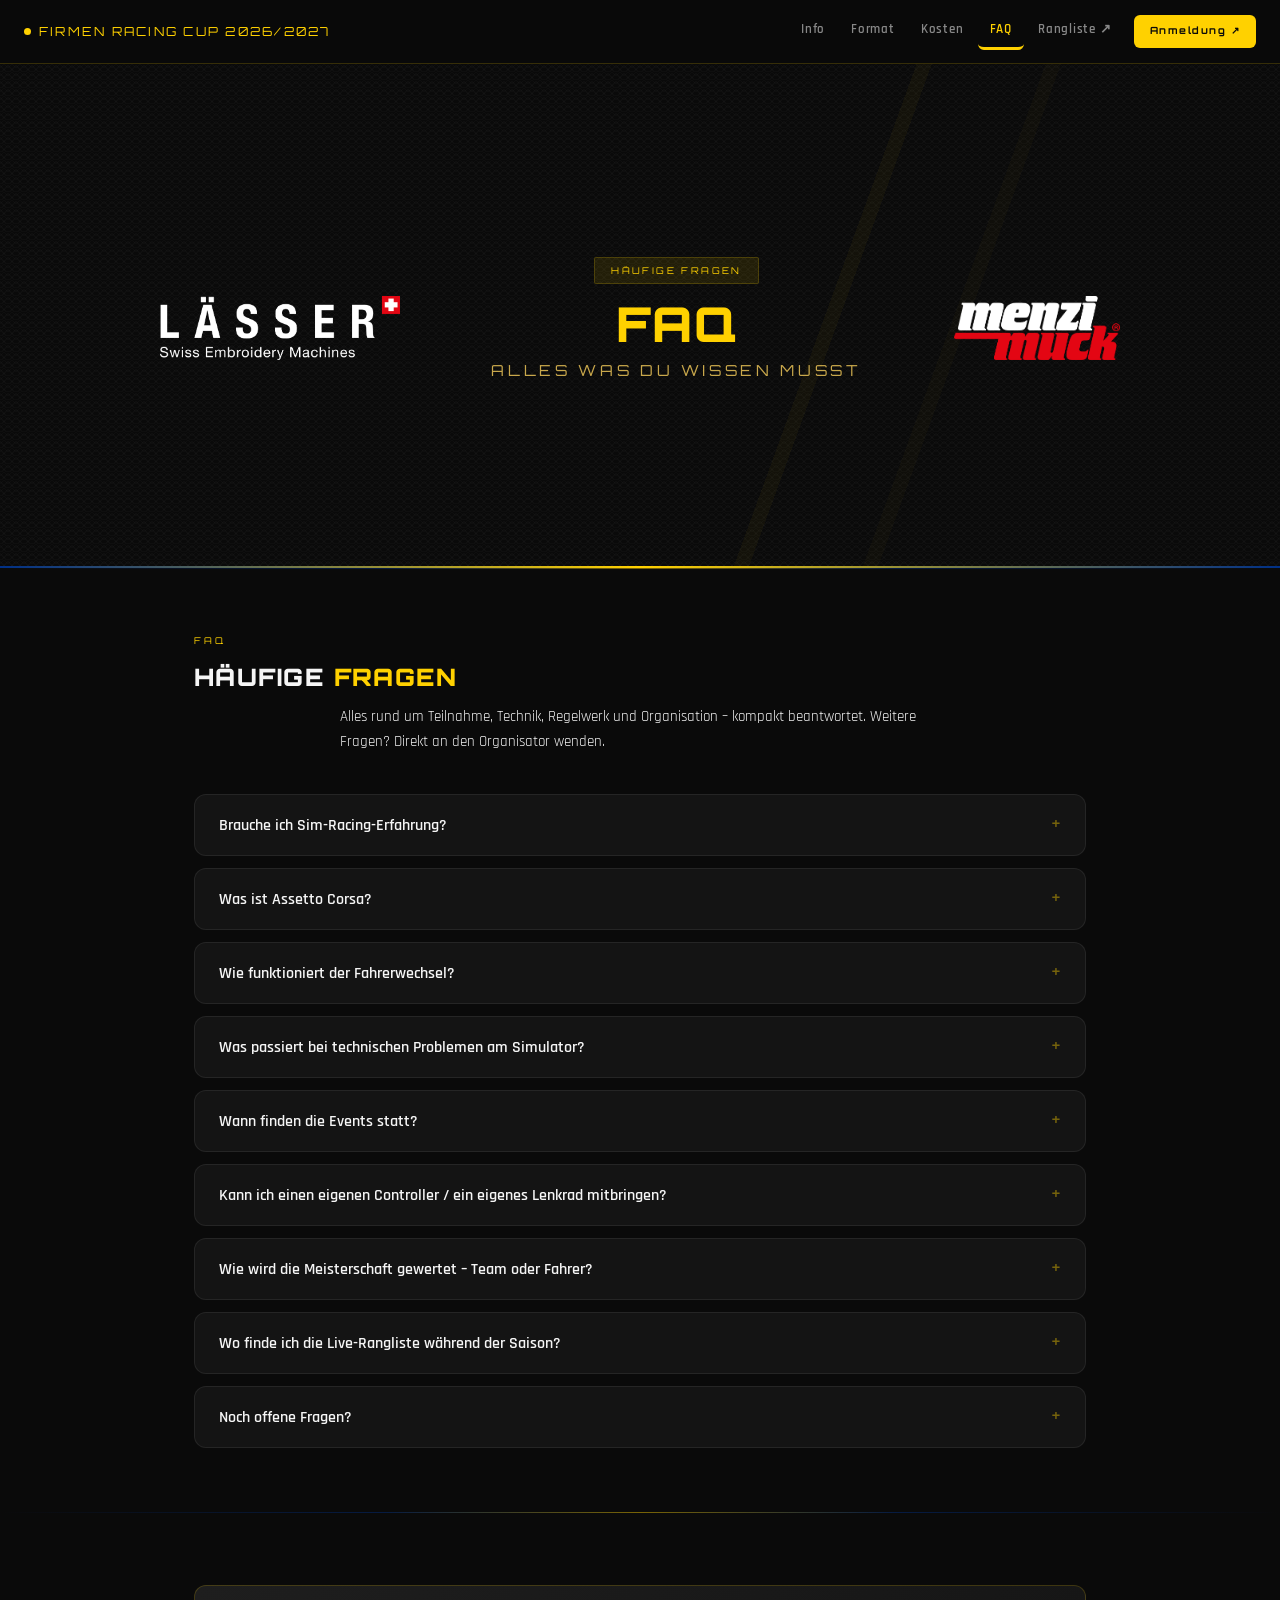
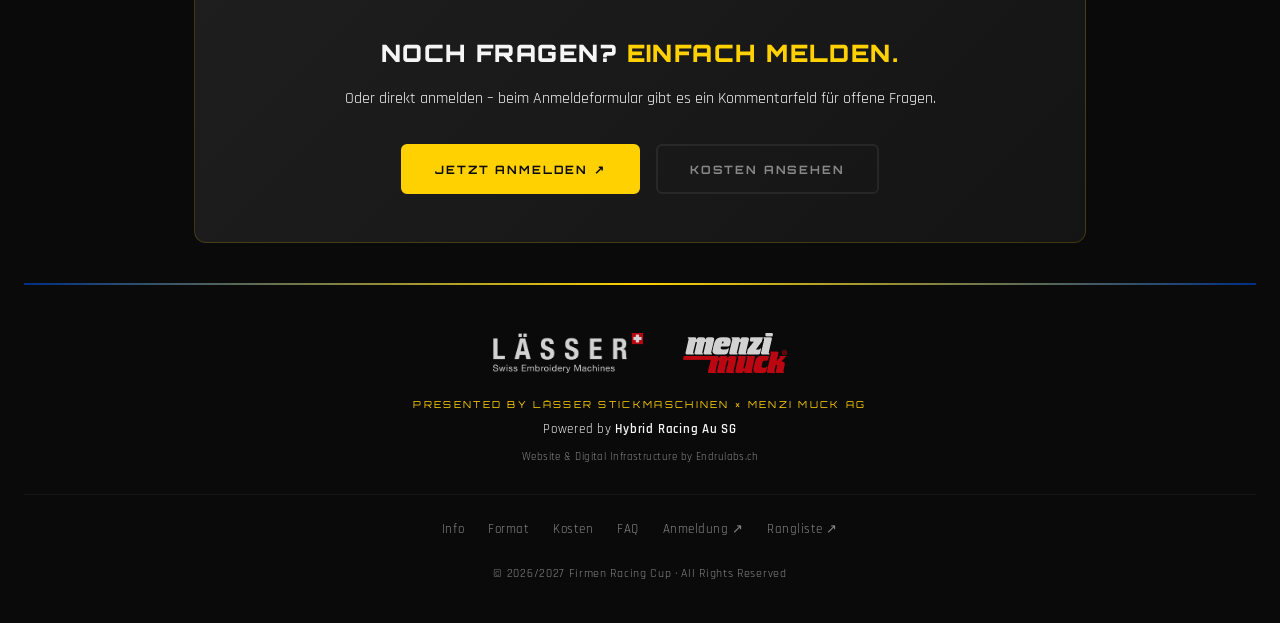
==== faq.html @ f0a34998 "Fix: CEO Quality Pass IV — Navbar-Brand, Countdown-Emoji, Hero-Bild komprimiert Navbar-Brand zeigte " ====
<!DOCTYPE html>
<html lang="de">
<head>
  <meta charset="UTF-8">
  <meta name="viewport" content="width=device-width, initial-scale=1.0">
  <title>FAQ – Firmen Racing Cup 2026/2027</title>
  <meta name="description" content="Häufige Fragen zum Firmen Racing Cup 2026/2027: Sim-Racing-Erfahrung, Assetto Corsa, Fahrerwechsel, technische Probleme und mehr.">
  <link rel="icon" type="image/svg+xml" href="data:image/svg+xml,<svg xmlns='http://www.w3.org/2000/svg' viewBox='0 0 32 32'><rect width='32' height='32' fill='%230A0A0A'/><rect x='6' y='3' width='5' height='5' fill='%23F5F5F5'/><rect x='16' y='3' width='5' height='5' fill='%23F5F5F5'/><rect x='11' y='8' width='5' height='5' fill='%23F5F5F5'/><rect x='21' y='8' width='5' height='5' fill='%23F5F5F5'/><rect x='6' y='13' width='5' height='5' fill='%23F5F5F5'/><rect x='16' y='13' width='5' height='5' fill='%23F5F5F5'/><rect x='11' y='18' width='5' height='5' fill='%23F5F5F5'/><rect x='21' y='18' width='5' height='5' fill='%23F5F5F5'/><rect x='0' y='29' width='32' height='3' fill='%23FFD100'/></svg>">
  <link rel="stylesheet" href="css/style.css">
</head>
<body>

  <!-- Navigation -->
  <nav class="navbar">
    <span class="navbar-brand">
      <span class="navbar-brand-dot"></span>
      Firmen Racing Cup 2026/2027
    </span>
    <button class="nav-toggle" aria-label="Menü öffnen">
      <span></span><span></span><span></span>
    </button>
    <div class="navbar-links">
      <a href="index.html">Info</a>
      <a href="format.html">Format</a>
      <a href="kosten.html">Kosten</a>
      <a href="faq.html" class="aktiv">FAQ</a>
      <a href="https://endruofc.github.io/firmen-racing-cup-2026/standings.html">Rangliste ↗</a>
      <a href="https://endruofc.github.io/Racing-Event-Sing-In/" class="nav-cta">Anmeldung ↗</a>
    </div>
  </nav>

  <!-- Page-Hero -->
  <header class="hero hero-page">
    <div class="hero-logos">
      <div class="hero-logo-wrap">
        <a href="https://laesser.ch/" target="_blank" rel="noopener" title="Lässer Stickmaschinen AG"><img src="logos/LAESSER-Logo_CMYK.png" alt="Lässer Stickmaschinen" class="hero-logo"></a>
      </div>
      <div class="hero-center">
        <div class="hero-badge">Häufige Fragen</div>
        <h1 class="hero-title"><span class="gelb">FAQ</span></h1>
        <p class="hero-subtitle">Alles was du wissen musst</p>
      </div>
      <div class="hero-logo-wrap">
        <a href="https://menzimuck.com/" target="_blank" rel="noopener" title="Menzi Muck AG"><img src="logos/menzimuck.png" alt="Menzi Muck AG" class="hero-logo"></a>
      </div>
    </div>
    <div class="hero-stripe"></div>
  </header>

  <div class="section-divider"></div>

  <!-- FAQ -->
  <section class="section">
    <div class="container">
      <span class="section-label">FAQ</span>
      <h2 class="section-heading">Häufige <span class="gelb">Fragen</span></h2>
      <p class="section-sub">
        Alles rund um Teilnahme, Technik, Regelwerk und Organisation –
        kompakt beantwortet. Weitere Fragen? Direkt an den Organisator wenden.
      </p>

      <div class="faq-list">

        <!-- F1 -->
        <div class="faq-item">
          <button class="faq-frage" aria-expanded="false">
            Brauche ich Sim-Racing-Erfahrung?
            <span class="faq-icon">+</span>
          </button>
          <div class="faq-antwort">
            <div class="faq-antwort-inner">
              <strong>Nein – Anfänger sind ausdrücklich willkommen!</strong> Der Firmen Racing Cup
              ist ein Firmen-Event mit Spasscharakter. Erfahrene Sim-Racer und komplette Einsteiger
              nehmen gleichermassen teil. Das Einheitsfahrzeug und die professionelle Einführung
              durch Hybrid Racing sorgen dafür, dass alle eine faire Chance haben.
              <br><br>
              Empfohlen wird, vor dem Event etwas Zeit mit Assetto Corsa zu verbringen –
              aber das ist kein Muss.
            </div>
          </div>
        </div>

        <!-- F2 -->
        <div class="faq-item">
          <button class="faq-frage" aria-expanded="false">
            Was ist Assetto Corsa?
            <span class="faq-icon">+</span>
          </button>
          <div class="faq-antwort">
            <div class="faq-antwort-inner">
              <strong>Assetto Corsa</strong> ist eine der realistischsten Rennsimulationen auf dem Markt –
              entwickelt von Kunos Simulazioni (Italien). Die Physik-Engine gilt als Goldstandard im
              professionellen Sim-Racing und wird von echten Rennfahrern zum Training genutzt.
              <br><br>
              Die Simulation bildet Reifenphysik, Aerodynamik, Fahrwerksverhalten und
              Streckenbedingungen mit hoher Präzision nach. Beim Firmen Racing Cup wird Assetto Corsa
              auf den professionellen Simulatoren von <strong>Hybrid Racing</strong> gespielt –
              inklusive Lenkrad, Pedalerie und optionaler Bewegungsplattform.
            </div>
          </div>
        </div>

        <!-- F3 -->
        <div class="faq-item">
          <button class="faq-frage" aria-expanded="false">
            Wie funktioniert der Fahrerwechsel?
            <span class="faq-icon">+</span>
          </button>
          <div class="faq-antwort">
            <div class="faq-antwort-inner">
              Beim <strong>Grand Finale (3h)</strong> ist mindestens ein Fahrerwechsel pro Team Pflicht.
              Fahrer 1 fährt bis zum vereinbarten Zeitpunkt, dann übernimmt Fahrer 2 am selben Simulator.
              Der Wechsel zählt als Boxenstopp.
              <br><br>
              Bei den <strong>Rennabenden (60'/90')</strong> ist kein Pflicht-Fahrerwechsel vorgesehen –
              beide Fahrer können aber Teile des Rennens absolvieren, sofern ein freier Simulator verfügbar ist.
              Details werden vor jedem Event kommuniziert.
            </div>
          </div>
        </div>

        <!-- F4 -->
        <div class="faq-item">
          <button class="faq-frage" aria-expanded="false">
            Was passiert bei technischen Problemen am Simulator?
            <span class="faq-icon">+</span>
          </button>
          <div class="faq-antwort">
            <div class="faq-antwort-inner">
              <strong>Hybrid Racing stellt technischen Support vor Ort</strong> während aller Events bereit.
              Bei Problemen während des Qualifyings oder Rennens gelten folgende Regeln:
              <br><br>
              • <strong>Qualifying:</strong> Bei dokumentiertem Systemabsturz wird die beste Rundenzeit
              aus einer Wiederholungssession gewertet.
              <br>
              • <strong>Rennen:</strong> Bei Systemabsturz erhält das Team maximal 5 Minuten Reparaturzeit.
              Danach wird die Position zum Zeitpunkt des Absturzes gewertet.
              <br><br>
              Eigenständig verursachte Verbindungsabbrüche oder Softwarefehler durch den Fahrer
              werden nicht kompensiert.
            </div>
          </div>
        </div>

        <!-- F5 -->
        <div class="faq-item">
          <button class="faq-frage" aria-expanded="false">
            Wann finden die Events statt?
            <span class="faq-icon">+</span>
          </button>
          <div class="faq-antwort">
            <div class="faq-antwort-inner">
              Die Termine der Saison 2026/2027 stehen fest. Alle Events finden
              bei <strong>Hybrid Racing Au SG</strong> statt, jeweils ab 19:00 Uhr:
              <ul style="margin:.75rem 0 0 1.25rem;line-height:2;">
                <li><strong>Event 01 — Season Opener:</strong> Do. 10. September 2026 · Spielberg South Course</li>
                <li><strong>Event 02 — Round 2:</strong> Do. 15. Oktober 2026 · Hockenheim / Brands Hatch</li>
                <li><strong>Event 03 — Weather Challenge:</strong> Do. 19. November 2026 · Nürburgring Sprint GT</li>
                <li><strong>Grand Finale:</strong> Fr. 16. Januar 2027 · Nürburgring Nordschleife</li>
              </ul>
            </div>
          </div>
        </div>

        <!-- F6 -->
        <div class="faq-item">
          <button class="faq-frage" aria-expanded="false">
            Kann ich einen eigenen Controller / ein eigenes Lenkrad mitbringen?
            <span class="faq-icon">+</span>
          </button>
          <div class="faq-antwort">
            <div class="faq-antwort-inner">
              Grundsätzlich <strong>ja, nach vorheriger Absprache</strong>. Hybrid Racing stellt
              identisch konfigurierte Lenkräder und Pedaleriesätze für alle Teams bereit.
              Eigene Hardware ist erlaubt, sofern sie kompatibel ist und keine
              unfairen Vorteile gegenüber der Standardausrüstung bietet.
              <br><br>
              Bitte meldet eigene Hardware frühzeitig beim Organisator an, damit
              die Kompatibilität geprüft werden kann.
            </div>
          </div>
        </div>

        <!-- F7 -->
        <div class="faq-item">
          <button class="faq-frage" aria-expanded="false">
            Wie wird die Meisterschaft gewertet – Team oder Fahrer?
            <span class="faq-icon">+</span>
          </button>
          <div class="faq-antwort">
            <div class="faq-antwort-inner">
              Es gibt <strong>eine Teamwertung</strong>: Die Punkte gehen ans Team (beide Fahrer zusammen).
              Das Team mit den meisten Punkten nach dem Grand Finale gewinnt die Meisterschaft.
              <br><br>
              Zusätzlich werden <strong>individuelle Auszeichnungen</strong> für Pole Position
              und schnellste Runden vergeben. Eine inoffizielle Einzelfahrerwertung
              kann je nach Teilnehmerwunsch geführt werden.
            </div>
          </div>
        </div>

        <!-- F8 -->
        <div class="faq-item">
          <button class="faq-frage" aria-expanded="false">
            Wo finde ich die Live-Rangliste während der Saison?
            <span class="faq-icon">+</span>
          </button>
          <div class="faq-antwort">
            <div class="faq-antwort-inner">
              Die Rangliste wird auf einer <strong>eigenen Subdomain</strong> live geführt und
              nach jedem Event aktualisiert. Der Link wird rechtzeitig vor dem Season Opener
              kommuniziert.
              <br><br>
              <a href="https://endruofc.github.io/firmen-racing-cup-2026/standings.html">→ Zur Rangliste (verfügbar ab Season Opener)</a>
            </div>
          </div>
        </div>

        <!-- F9 -->
        <div class="faq-item">
          <button class="faq-frage" aria-expanded="false">
            Noch offene Fragen?
            <span class="faq-icon">+</span>
          </button>
          <div class="faq-antwort">
            <div class="faq-antwort-inner">
              Diese FAQ wird laufend erweitert. Bei konkreten Anliegen direkt an den
              <strong>Organisator wenden</strong> — die Kontaktdaten findest du im Anmeldeportal.
              <br><br>
              <a href="https://endruofc.github.io/Racing-Event-Sing-In/">→ Zum Anmeldeportal</a>
            </div>
          </div>
        </div>

      </div>
    </div>
  </section>

  <div class="section-divider"></div>

  <!-- CTA -->
  <section class="section-sm">
    <div class="container">
      <div class="cta-block">
        <h2 class="section-heading">Noch Fragen? <span class="gelb">Einfach melden.</span></h2>
        <p>
          Oder direkt anmelden – beim Anmeldeformular gibt es ein Kommentarfeld
          für offene Fragen.
        </p>
        <div class="cta-row">
          <a href="https://endruofc.github.io/Racing-Event-Sing-In/" class="btn btn-primary">Jetzt anmelden ↗</a>
          <a href="kosten.html" class="btn btn-outline">Kosten ansehen</a>
        </div>
      </div>
    </div>
  </section>

  <!-- Footer -->
  <footer>
    <div class="footer-logos">
      <a href="https://laesser.ch/" target="_blank" rel="noopener" title="Lässer Stickmaschinen AG"><img src="logos/LAESSER-Logo_CMYK.png" alt="Lässer" class="footer-logo"></a>
      <a href="https://menzimuck.com/" target="_blank" rel="noopener" title="Menzi Muck AG"><img src="logos/menzimuck.png" alt="Menzi Muck" class="footer-logo"></a>
    </div>
    <div class="footer-title">Presented by Lässer Stickmaschinen &times; Menzi Muck AG</div>
    <div class="footer-powered">Powered by <strong>Hybrid Racing Au SG</strong></div>
    <div class="footer-credits">Website &amp; Digital Infrastructure by <a href="https://endrulabs.ch" target="_blank" rel="noopener">Endrulabs.ch</a></div>
    <div class="footer-links">
      <a href="index.html">Info</a>
      <a href="format.html">Format</a>
      <a href="kosten.html">Kosten</a>
      <a href="faq.html">FAQ</a>
      <a href="https://endruofc.github.io/Racing-Event-Sing-In/">Anmeldung ↗</a>
      <a href="https://endruofc.github.io/firmen-racing-cup-2026/standings.html">Rangliste ↗</a>
    </div>
    <div class="footer-copy">© 2026/2027 Firmen Racing Cup · All Rights Reserved</div>
  </footer>

  <script src="js/main.js"></script>
</body>
</html>
---- css/style.css ----
/* ═══════════════════════════════════════════════════════════════
   Firmen Racing Cup 2026 — Corporate Motorsport Design System
   Porsche Motorsport · WEC · Mercedes AMG Petronas
   Lässer Stickmaschinen AG × Menzi Muck AG × Hybrid Racing Au SG
═══════════════════════════════════════════════════════════════ */

@import url('https://fonts.googleapis.com/css2?family=Orbitron:wght@400;700;900&family=Rajdhani:wght@300;400;500;600;700&display=swap');

/* ══════════════════════════════════════════════════════════════
   CSS-VARIABLEN
══════════════════════════════════════════════════════════════ */
:root {
  /* ── Primärpalette ─────────────────────────────────────── */
  --color-primary:      #FFD100;    /* Menzi Muck Gelb */
  --color-secondary:    #003087;    /* Lässer Blau */
  --color-dark:         #0A0A0A;
  --color-surface:      #141414;
  --color-surface-2:    #1E1E1E;
  --color-text:         #F5F5F5;
  --color-text-muted:   #888888;

  /* ── Podium ────────────────────────────────────────────── */
  --color-gold:         #C9A84C;
  --color-silver:       #A8A9AD;
  --color-bronze:       #CD7F32;

  /* ── Status ────────────────────────────────────────────── */
  --color-positive:     #22c55e;
  --color-negative:     #ef4444;

  /* ── Deutsche Aliasse — für Inline-Styles in HTML/JS ───── */
  --gelb:        var(--color-primary);
  --blau:        var(--color-secondary);
  --schwarz:     var(--color-dark);
  --karte:       var(--color-surface);
  --karte-hover: var(--color-surface-2);
  --anthrazit:   var(--color-surface-2);
  --text:        var(--color-text);
  --text-dim:    var(--color-text-muted);
  --dunkel:      #111111;
  --rand:        rgba(255, 209, 0, .12);
  --rand-stark:  rgba(255, 209, 0, .28);
  --gold:        var(--color-gold);
  --gold-hell:   #E8C96A;
  --silber:      var(--color-silver);
  --bronze:      var(--color-bronze);
  --font-head:   var(--font-display);
  --gruen:       var(--color-positive);
  --fehler:      var(--color-negative);
  --text-dunkel: #4A4A4A;
  /* --glow-gelb / --glow-blau absichtlich nicht definiert (Neon entfernt per Brief) */

  /* ── Ränder ────────────────────────────────────────────── */
  --color-border:         rgba(255, 209, 0, .18);
  --color-border-subtle:  rgba(255, 255, 255, .07);
  --color-border-soft:    rgba(255, 255, 255, .04);
  --color-border-dark:    rgba(0, 0, 0, .15);
  --color-backdrop:       rgba(10, 10, 10, .88);

  /* ── Gelb-Variationen ──────────────────────────────────── */
  --color-primary-soft:        rgba(255, 209, 0, .10);
  --color-primary-surface:     rgba(255, 209, 0, .06);
  --color-primary-soft-strong: rgba(255, 209, 0, .15);
  --color-primary-line:        rgba(255, 209, 0, .20);

  /* ── Gold-Variationen ──────────────────────────────────── */
  --color-gold-surface: rgba(201, 168, 76, .08);
  --color-gold-border:  rgba(201, 168, 76, .35);

  /* ── Schatten ──────────────────────────────────────────── */
  --shadow-soft:       0 8px 32px rgba(0, 0, 0, .36);
  --shadow-soft-light: 0 4px 16px rgba(0, 0, 0, .22);
  --shadow-strong:     0 12px 40px rgba(0, 0, 0, .52);
  --schatten:          var(--shadow-soft);

  /* ── Typografie ────────────────────────────────────────── */
  --font-display: 'Orbitron', monospace;
  --font-body:    'Rajdhani', sans-serif;

  /* ── Layout & Übergänge ────────────────────────────────── */
  --radius:     6px;
  --radius-lg:  12px;
  --container:  940px;
  --t:          .26s ease;
  --transition: var(--t);
}

/* ══════════════════════════════════════════════════════════════
   RESET & BASIS
══════════════════════════════════════════════════════════════ */
*, *::before, *::after { box-sizing: border-box; margin: 0; padding: 0; }
html { scroll-behavior: smooth; }

body {
  background: var(--color-dark);
  color: var(--color-text);
  font-family: var(--font-body);
  font-size: 16px;
  line-height: 1.65;
  min-height: 100vh;
  overflow-y: scroll;
  -webkit-font-smoothing: antialiased;
}

a { color: var(--color-primary); text-decoration: none; transition: color var(--t); }
a:hover { color: var(--color-gold); }
img { max-width: 100%; height: auto; }

/* ── Focus-States: gelber Outline ─────────────────────────── */
:focus-visible             { outline: 2px solid var(--color-primary); outline-offset: 3px; }
button:focus-visible,
a:focus-visible            { outline: 2px solid var(--color-primary); outline-offset: 3px; }

/* ── Scrollbar: Gelb auf Schwarz ───────────────────────────── */
::-webkit-scrollbar       { width: 5px; }
::-webkit-scrollbar-track { background: var(--color-dark); }
::-webkit-scrollbar-thumb { background: var(--color-primary); border-radius: 3px; }


/* ══════════════════════════════════════════════════════════════
   NAVIGATION — Glassmorphism, sticky
══════════════════════════════════════════════════════════════ */
.navbar {
  position: sticky;
  top: 0;
  z-index: 200;
  background: var(--color-backdrop);
  backdrop-filter: blur(20px) saturate(1.3);
  -webkit-backdrop-filter: blur(20px) saturate(1.3);
  border-bottom: 1px solid var(--color-border);
  padding: 0 1.5rem;
  display: flex;
  align-items: center;
  justify-content: space-between;
  height: 64px;
  transition: background var(--t);
}

.navbar-brand {
  font-family: var(--font-display);
  font-size: .78rem;
  color: var(--color-primary);
  letter-spacing: .18em;
  text-transform: uppercase;
  display: flex;
  align-items: center;
  gap: .5rem;
  flex-shrink: 0;
}

.navbar-brand-dot {
  display: inline-block;
  width: 7px;
  height: 7px;
  background: var(--color-primary);
  border-radius: 50%;
  flex-shrink: 0;
}

.navbar-links {
  display: flex;
  align-items: center;
  gap: 2px;
}

.navbar-links a {
  font-family: var(--font-body);
  font-size: .82rem;
  font-weight: 600;
  color: var(--color-text-muted);
  letter-spacing: .06em;
  padding: 6px 12px;
  border-radius: var(--radius);
  border-bottom: 3px solid transparent;
  transition: color var(--t), border-color var(--t), background var(--t);
}
.navbar-links a:hover         { color: var(--color-primary); background: var(--color-primary-soft); }
.navbar-links a.aktiv         { color: var(--color-primary); border-bottom-color: var(--color-primary); }
.navbar-links a:focus-visible { outline-offset: 2px; }

/* CTA-Button in Nav: Gelb → Hover: Lässer Blau */
.navbar-links .nav-cta {
  background: var(--color-primary);
  color: var(--color-dark);
  font-family: var(--font-display);
  font-size: .62rem;
  letter-spacing: .15em;
  padding: 7px 16px;
  border-radius: var(--radius);
  font-weight: 700;
  margin-left: .5rem;
  border-bottom: 3px solid transparent;
}
.navbar-links .nav-cta:hover {
  background: var(--color-secondary);
  color: var(--color-text);
}

/* Hamburger */
.nav-toggle {
  display: none;
  flex-direction: column;
  gap: 5px;
  cursor: pointer;
  padding: 6px;
  background: none;
  border: none;
}
.nav-toggle span {
  display: block;
  width: 22px;
  height: 2px;
  background: var(--color-text-muted);
  border-radius: 2px;
  transition: all var(--t);
}
.nav-toggle.offen span:nth-child(1) { transform: translateY(7px) rotate(45deg); background: var(--color-primary); }
.nav-toggle.offen span:nth-child(2) { opacity: 0; }
.nav-toggle.offen span:nth-child(3) { transform: translateY(-7px) rotate(-45deg); background: var(--color-primary); }

/* ══════════════════════════════════════════════════════════════
   HERO — Architektonisches Diagonal-Design
══════════════════════════════════════════════════════════════ */
.hero {
  position: relative;
  min-height: 88vh;
  display: flex;
  flex-direction: column;
  align-items: center;
  justify-content: center;
  overflow: hidden;
  padding: 5rem 1.5rem 4rem;
  background: var(--color-dark);
}

/* Carbon-Textur */
.hero::before {
  content: '';
  position: absolute;
  inset: 0;
  background-image:
    repeating-linear-gradient(45deg,  rgba(255,255,255,.018) 0, rgba(255,255,255,.018) 1px, transparent 1px, transparent 4px),
    repeating-linear-gradient(-45deg, rgba(255,255,255,.018) 0, rgba(255,255,255,.018) 1px, transparent 1px, transparent 4px);
  background-size: 8px 8px;
  pointer-events: none;
}

/* Architektonisches Gelb-Panel — kein Glow */
.hero::after {
  content: '';
  position: absolute;
  top: 0; right: 0; bottom: 0;
  width: 45%;
  background: linear-gradient(
    110deg,
    transparent 0%,      transparent 28%,
    rgba(255,209,0,.038) 28%, rgba(255,209,0,.038) 30%,
    transparent 30%,     transparent 45%,
    rgba(255,209,0,.024) 45%, rgba(255,209,0,.024) 47%,
    transparent 47%
  );
  pointer-events: none;
}

/* Gelb/Blau Gradient-Linie — per Brief */
.hero-stripe {
  position: absolute;
  bottom: 0; left: 0; right: 0;
  height: 2px;
  background: linear-gradient(90deg, var(--color-secondary) 0%, var(--color-primary) 50%, var(--color-secondary) 100%);
}

/* Logo-Reihe */
.hero-logos {
  position: relative;
  z-index: 1;
  display: grid;
  grid-template-columns: auto 1fr auto;
  align-items: center;
  gap: 2rem;
  width: 100%;
  max-width: 960px;
  margin-bottom: 3rem;
}

.hero-logo-wrap { display: flex; align-items: center; }
.hero-logo-wrap:last-child { justify-content: flex-end; }
.hero-logo-wrap a, .footer-logos a, .partner-logos a { display: inline-flex; line-height: 0; }
.hero-center { text-align: center; }

.hero-logo {
  height: 64px;
  width: auto;
  max-width: none;
  object-fit: contain;
  transition: transform var(--t), opacity var(--t);
}
/* Kein Neon-Drop-Shadow — klare Hover-Reaktion */
.hero-logo:hover { transform: scale(1.05); opacity: .82; }

/* Eyebrow Badge */
.hero-badge {
  display: inline-block;
  font-family: var(--font-display);
  font-size: .58rem;
  letter-spacing: .26em;
  text-transform: uppercase;
  color: var(--color-primary);
  background: var(--color-primary-soft);
  border: 1px solid var(--color-border);
  padding: 5px 16px;
  border-radius: 2px;
  margin-bottom: .85rem;
}

/* Titel — kein Text-Shadow */
.hero-title {
  font-family: var(--font-display);
  font-size: clamp(1.5rem, 4.5vw, 3rem);
  font-weight: 900;
  letter-spacing: .03em;
  text-transform: uppercase;
  color: var(--color-text);
  line-height: 1.08;
  margin-bottom: .5rem;
}
.hero-title .gelb { color: var(--color-primary); }

.hero-subtitle {
  font-family: var(--font-display);
  font-size: clamp(.68rem, 1.8vw, .95rem);
  color: var(--color-gold);
  letter-spacing: .24em;
  text-transform: uppercase;
  margin-bottom: 1rem;
}

.hero-info {
  position: relative;
  z-index: 1;
  text-align: center;
  color: var(--color-text);
  font-size: .95rem;
  letter-spacing: .06em;
  max-width: 600px;
  margin: 0 auto 2.5rem;
}
.hero-info-dot { color: var(--color-primary); margin: 0 .5rem; opacity: .4; }

/* Porsche Silhouette */
.hero-car {
  position: absolute;
  right: -2%;
  bottom: 2px;
  width: clamp(280px, 40vw, 600px);
  opacity: .11;
  pointer-events: none;
  z-index: 0;
}

/* ══════════════════════════════════════════════════════════════
   LAYOUT
══════════════════════════════════════════════════════════════ */
.container      { max-width: var(--container); margin: 0 auto; padding: 0 1.5rem; }
.container-wide { max-width: 1200px; margin: 0 auto; padding: 0 1.5rem; }
.section        { padding: 4rem 0; }
.section-sm     { padding: 2.5rem 0; }
.section--pt-sm { padding-top: 1.5rem; }

/* Trennlinie: Gelb/Blau Gradient — per Brief */
.section-divider {
  height: 1px;
  background: linear-gradient(90deg, transparent, var(--color-secondary) 30%, var(--color-primary) 50%, var(--color-secondary) 70%, transparent);
  opacity: .45;
  margin: 0;
}

/* ── Section-Titel ─────────────────────────────────────────── */
.section-heading {
  font-family: var(--font-display);
  font-size: clamp(1rem, 2.5vw, 1.5rem);
  font-weight: 900;
  text-transform: uppercase;
  letter-spacing: .06em;
  color: var(--color-text);
  margin-bottom: .4rem;
}
.section-heading .gelb { color: var(--color-primary); }

.section-label {
  font-family: var(--font-display);
  font-size: .58rem;
  letter-spacing: .3em;
  text-transform: uppercase;
  color: var(--color-primary);
  margin-bottom: .6rem;
  display: block;
}

.section-sub {
  color: var(--color-text);
  font-size: .95rem;
  margin: 0 auto 2.5rem;
  max-width: 600px;
}

/* ══════════════════════════════════════════════════════════════
   COUNTDOWN
══════════════════════════════════════════════════════════════ */
.countdown-wrapper {
  background: var(--color-surface);
  border: 1px solid var(--color-border-subtle);
  border-left: 3px solid var(--color-primary);
  border-radius: var(--radius-lg);
  padding: 2rem 1.5rem;
  text-align: center;
  box-shadow: var(--shadow-soft);
  margin-bottom: 2rem;
  position: relative;
  z-index: 1;
  transition: box-shadow var(--t);
}
.countdown-wrapper:hover { box-shadow: var(--shadow-strong); }

.countdown-label {
  font-family: var(--font-display);
  font-size: .62rem;
  letter-spacing: .26em;
  text-transform: uppercase;
  color: var(--color-primary);
  margin-bottom: 1.25rem;
}

#countdown {
  display: flex;
  justify-content: center;
  align-items: center;
  gap: .75rem;
  flex-wrap: wrap;
}

.cd-unit {
  display: flex;
  flex-direction: column;
  align-items: center;
  min-width: 72px;
}

/* Kein Neon-Text-Shadow — Border-Top als Akzent */
.cd-zahl {
  font-family: var(--font-display);
  font-size: clamp(2rem, 5vw, 3rem);
  font-weight: 700;
  color: var(--color-primary);
  background: var(--dunkel);
  border: 1px solid var(--color-border-subtle);
  border-top: 2px solid var(--color-primary);
  border-radius: var(--radius);
  padding: .5rem .9rem;
  min-width: 72px;
  text-align: center;
  line-height: 1;
}

.cd-beschriftung {
  font-size: .6rem;
  color: var(--color-text-muted);
  text-transform: uppercase;
  letter-spacing: .12em;
  margin-top: .45rem;
}

.cd-trenner {
  font-family: var(--font-display);
  font-size: 2rem;
  color: rgba(255, 209, 0, .28);
  align-self: flex-start;
  margin-top: .6rem;
}

.countdown-sub {
  margin-top: 1rem;
  font-size: .85rem;
  color: var(--color-text);
}

.countdown-live-note {
  color: var(--color-primary);
  font-family: var(--font-display);
  font-size: 1.1rem;
  letter-spacing: .1em;
  margin-top: .5rem;
}

/* ══════════════════════════════════════════════════════════════
   HIGHLIGHT-KACHELN — Left-Border Gelb
══════════════════════════════════════════════════════════════ */
.highlights-grid {
  display: grid;
  grid-template-columns: repeat(auto-fit, minmax(200px, 1fr));
  gap: 1.25rem;
  margin-top: 2.5rem;
}

.highlight-card {
  background: var(--color-surface);
  border: 1px solid var(--color-border-subtle);
  border-left: 3px solid var(--color-primary);
  border-radius: var(--radius-lg);
  padding: 1.75rem 1.5rem;
  transition: transform var(--t), box-shadow var(--t);
}
.highlight-card:hover { transform: translateY(-3px); box-shadow: var(--shadow-soft); }

.highlight-icon  { font-size: 1.75rem; margin-bottom: .85rem; display: block; }

.highlight-title {
  font-family: var(--font-display);
  font-size: .68rem;
  letter-spacing: .18em;
  text-transform: uppercase;
  color: var(--color-primary);
  margin-bottom: .5rem;
}

.highlight-text          { color: var(--color-text); font-size: .9rem; line-height: 1.55; }
.highlight-text strong   { color: var(--color-text); }

/* ══════════════════════════════════════════════════════════════
   CTA-BEREICH
══════════════════════════════════════════════════════════════ */
.cta-block {
  text-align: center;
  padding: 3rem 1.5rem;
  background: linear-gradient(135deg, var(--color-surface-2) 0%, var(--color-surface) 100%);
  border: 1px solid var(--color-border);
  border-radius: var(--radius-lg);
  margin-top: 2rem;
}
.cta-block .section-heading { margin-bottom: .75rem; }
.cta-block p { color: var(--color-text); margin-bottom: 2rem; font-size: 1rem; }

/* ══════════════════════════════════════════════════════════════
   BUTTONS — Gelb / Lässer Blau / Outline
══════════════════════════════════════════════════════════════ */
.btn {
  display: inline-flex;
  align-items: center;
  justify-content: center;
  gap: .5rem;
  font-family: var(--font-display);
  font-size: .72rem;
  letter-spacing: .16em;
  text-transform: uppercase;
  font-weight: 700;
  padding: .85rem 2rem;
  border-radius: var(--radius);
  border: 2px solid transparent;
  cursor: pointer;
  transition: background var(--t), color var(--t), border-color var(--t), transform var(--t), box-shadow var(--t);
  text-decoration: none;
  white-space: nowrap;
}

/* Primär: Gelb → Hover: Lässer Blau */
.btn-primary {
  background: var(--color-primary);
  color: var(--color-dark);
  border-color: var(--color-primary);
}
.btn-primary:hover {
  background: var(--color-secondary);
  color: var(--color-text);
  border-color: var(--color-secondary);
  transform: translateY(-2px);
  box-shadow: var(--shadow-soft);
}
.btn-primary:active { transform: translateY(0); }

/* Outline */
.btn-outline {
  background: transparent;
  border-color: var(--color-border-subtle);
  color: var(--color-text-muted);
}
.btn-outline:hover {
  border-color: var(--color-primary);
  color: var(--color-primary);
  background: var(--color-primary-soft);
  transform: translateY(-1px);
}

/* Blau-Variante */
.btn-blau {
  background: var(--color-secondary);
  color: var(--color-text);
  border-color: var(--color-secondary);
}
.btn-blau:hover {
  background: #004ab8;
  color: var(--color-text);
  transform: translateY(-1px);
  box-shadow: var(--shadow-soft);
}

/* ══════════════════════════════════════════════════════════════
   TIMELINE — Saisonkalender
══════════════════════════════════════════════════════════════ */
.timeline { position: relative; }

.timeline-item {
  display: grid;
  grid-template-columns: 48px 1fr;
  gap: 0 1.5rem;
  margin-bottom: 1.25rem;
  align-items: start;
}

.timeline-num {
  display: flex;
  align-items: center;
  justify-content: center;
  width: 48px;
  height: 48px;
  background: var(--dunkel);
  border: 2px solid rgba(255, 209, 0, .22);
  border-radius: 50%;
  font-family: var(--font-display);
  font-size: .72rem;
  font-weight: 700;
  color: var(--color-primary);
  flex-shrink: 0;
  margin-top: .5rem;
  transition: border-color var(--t), background var(--t);
}
.timeline-item:hover .timeline-num {
  border-color: var(--color-primary);
  background: var(--color-primary-soft);
}

/* Finale in Gold */
.timeline-item.finale .timeline-num {
  background: var(--color-gold-surface);
  border-color: var(--color-gold);
  color: var(--color-gold);
}

.timeline-card {
  background: var(--color-surface);
  border: 1px solid var(--color-border-subtle);
  border-left: 3px solid var(--color-primary);
  border-radius: var(--radius-lg);
  padding: 1.25rem 1.5rem;
  transition: border-color var(--t), box-shadow var(--t);
}
.timeline-item.finale .timeline-card {
  border-left-color: var(--color-gold);
  background: linear-gradient(135deg, var(--color-gold-surface) 0%, var(--color-surface) 100%);
}
.timeline-item:hover .timeline-card {
  border-color: rgba(255, 209, 0, .20);
  box-shadow: var(--shadow-soft);
}

.timeline-event {
  font-family: var(--font-display);
  font-size: .68rem;
  letter-spacing: .2em;
  text-transform: uppercase;
  color: var(--color-primary);
  margin-bottom: .25rem;
}
.timeline-item.finale .timeline-event { color: var(--color-gold); }

.timeline-strecke {
  font-size: 1.05rem;
  font-weight: 700;
  color: var(--color-text);
  margin-bottom: .4rem;
}

.timeline-meta {
  display: flex;
  flex-wrap: wrap;
  gap: .5rem;
  align-items: center;
}

/* Tags */
.tag {
  display: inline-block;
  font-size: .7rem;
  font-weight: 600;
  padding: 3px 10px;
  border-radius: 2px;
  letter-spacing: .05em;
}
.tag-format { background: rgba(255,209,0,.08); color: var(--color-primary); border: 1px solid rgba(255,209,0,.18); }
.tag-datum  { background: rgba(255,255,255,.04); color: var(--color-text); border: 1px solid rgba(255,255,255,.07); }
.tag-finale { background: var(--color-gold-surface); color: var(--color-gold); border: 1px solid var(--color-gold-border); }

/* ══════════════════════════════════════════════════════════════
   REGELWERK
══════════════════════════════════════════════════════════════ */
.rules-grid {
  display: grid;
  grid-template-columns: repeat(auto-fit, minmax(240px, 1fr));
  gap: 1.25rem;
  margin-top: 1.5rem;
}

.rule-card {
  background: var(--color-surface);
  border: 1px solid var(--color-border-subtle);
  border-top: 2px solid var(--color-primary);
  border-radius: var(--radius-lg);
  padding: 1.5rem;
  transition: transform var(--t), box-shadow var(--t);
}
.rule-card:hover { transform: translateY(-2px); box-shadow: var(--shadow-soft); }

.rule-icon  { font-size: 1.6rem; margin-bottom: .75rem; font-family: var(--font-display); color: var(--color-primary); line-height: 1; }
.rule-title {
  font-family: var(--font-display);
  font-size: .66rem;
  letter-spacing: .2em;
  text-transform: uppercase;
  color: var(--color-primary);
  margin-bottom: .6rem;
}
.rule-text          { color: var(--color-text); font-size: .9rem; line-height: 1.55; }
.rule-text strong   { color: var(--color-text); }

/* ══════════════════════════════════════════════════════════════
   PUNKTESYSTEM — Podium + Tabelle
══════════════════════════════════════════════════════════════ */
.points-layout {
  display: grid;
  grid-template-columns: 1fr 1fr;
  gap: 2rem;
  align-items: start;
}

.podium {
  display: flex;
  align-items: flex-end;
  justify-content: center;
  gap: .5rem;
  height: 200px;
}

.podium-platz {
  display: flex;
  flex-direction: column;
  align-items: center;
  justify-content: flex-end;
  width: 90px;
  border-radius: var(--radius) var(--radius) 0 0;
  padding: .75rem .5rem 0;
  transition: filter var(--t);
}
.podium-platz:hover { filter: brightness(1.12); }

.podium-rang   { font-family: var(--font-display); font-size: .62rem; letter-spacing: .2em; text-transform: uppercase; margin-bottom: .35rem; }
.podium-punkte { font-family: var(--font-display); font-size: 1.6rem; font-weight: 900; line-height: 1; margin-bottom: .25rem; }
.podium-label  { font-size: .7rem; opacity: .7; margin-bottom: .5rem; }

/* P1 Gold mit Shimmer — subtil, kein Text-Shadow */
@keyframes shimmer {
  0%   { left: -60%; }
  100% { left: 160%; }
}
.podium-p1 {
  height: 160px;
  background: linear-gradient(180deg, rgba(201,168,76,.15) 0%, rgba(201,168,76,.04) 100%);
  border: 1px solid var(--color-gold-border);
  position: relative;
  overflow: hidden;
}
.podium-p1::before {
  content: '';
  position: absolute;
  top: -50%; left: -60%;
  width: 28%;
  height: 200%;
  background: linear-gradient(90deg, transparent, rgba(201,168,76,.18), transparent);
  transform: skewX(-20deg);
  animation: shimmer 4s ease-in-out infinite;
}
.podium-p1 .podium-rang   { color: var(--color-gold); }
.podium-p1 .podium-punkte { color: var(--color-gold); }
.podium-p1 .podium-label  { color: var(--color-gold); }

/* P2 Silber */
.podium-p2 {
  height: 120px;
  background: rgba(168,169,173,.06);
  border: 1px solid rgba(168,169,173,.22);
}
.podium-p2 .podium-rang   { color: var(--color-silver); }
.podium-p2 .podium-punkte { color: var(--color-silver); }
.podium-p2 .podium-label  { color: var(--color-silver); }

/* P3 Bronze */
.podium-p3 {
  height: 90px;
  background: rgba(205,127,50,.06);
  border: 1px solid rgba(205,127,50,.22);
}
.podium-p3 .podium-rang   { color: var(--color-bronze); }
.podium-p3 .podium-punkte { color: var(--color-bronze); }
.podium-p3 .podium-label  { color: var(--color-bronze); }

/* Punktetabelle — Gelbe Header, Zebra */
.points-table-wrap { overflow-x: auto; }

.points-table {
  width: 100%;
  border-collapse: collapse;
  font-size: .9rem;
}

.points-table thead tr { background: var(--color-primary); color: var(--color-dark); }
.points-table th {
  font-family: var(--font-display);
  font-size: .58rem;
  letter-spacing: .2em;
  text-transform: uppercase;
  padding: .7rem 1rem;
  text-align: left;
  white-space: nowrap;
}

.points-table tbody tr {
  border-bottom: 1px solid rgba(255,209,0,.06);
  transition: background var(--t);
}
.points-table tbody tr:nth-child(odd)  { background: var(--color-surface); }
.points-table tbody tr:nth-child(even) { background: var(--color-surface-2); }
.points-table tbody tr:hover           { background: #242424 !important; }
.points-table tbody tr:first-child     { background: var(--color-gold-surface); }
.points-table tbody tr:first-child td:last-child { color: var(--color-gold); font-weight: 700; }

.points-table td                { padding: .7rem 1rem; color: var(--color-text); }
.points-table td:first-child    { font-family: var(--font-display); font-size: .85rem; font-weight: 700; color: var(--color-text); }
.points-table td:last-child     { font-family: var(--font-display); font-weight: 700; color: var(--color-primary); font-size: 1.05rem; }

/* ── Bonus-Karten ──────────────────────────────────────────── */
.bonus-grid {
  display: grid;
  grid-template-columns: repeat(auto-fit, minmax(180px, 1fr));
  gap: 1rem;
  margin-top: 1.5rem;
}

.bonus-card {
  background: var(--color-surface);
  border: 1px solid var(--color-border-subtle);
  border-radius: var(--radius-lg);
  padding: 1.25rem;
  text-align: center;
  transition: transform var(--t), box-shadow var(--t), border-color var(--t);
}
.bonus-card:hover {
  transform: translateY(-2px);
  box-shadow: var(--shadow-soft);
  border-color: rgba(255,209,0,.18);
}

/* Kein Neon-Text-Shadow auf Bonus-Wert */
.bonus-wert {
  font-family: var(--font-display);
  font-size: 1.8rem;
  font-weight: 900;
  color: var(--color-primary);
  line-height: 1;
  margin-bottom: .4rem;
}
.bonus-titel { font-size: .9rem; font-weight: 600; color: var(--color-text); margin-bottom: .25rem; }
.bonus-sub   { font-size: .8rem; color: var(--color-text); }

/* ══════════════════════════════════════════════════════════════
   KOSTEN
══════════════════════════════════════════════════════════════ */
.kosten-grid {
  display: grid;
  grid-template-columns: repeat(auto-fit, minmax(240px, 1fr));
  gap: 1.25rem;
  margin-bottom: 2rem;
}

.kosten-card {
  background: var(--color-surface);
  border: 1px solid var(--color-border-subtle);
  border-left: 3px solid var(--color-primary);
  border-radius: var(--radius-lg);
  padding: 1.75rem;
  transition: box-shadow var(--t), transform var(--t);
}
.kosten-card:hover { transform: translateY(-2px); box-shadow: var(--shadow-soft); }

.kosten-icon  { font-size: 1.6rem; margin-bottom: .75rem; font-family: var(--font-display); color: var(--color-primary); line-height: 1; }
.kosten-title {
  font-family: var(--font-display);
  font-size: .63rem;
  letter-spacing: .2em;
  text-transform: uppercase;
  color: var(--color-primary);
  margin-bottom: .5rem;
}
.kosten-preis {
  font-family: var(--font-display);
  font-size: 1.6rem;
  font-weight: 900;
  color: var(--color-text);
  margin-bottom: .35rem;
}
.kosten-preis .placeholder { color: var(--color-text-muted); font-size: 1.1rem; }
.kosten-info { color: var(--color-text); font-size: .88rem; line-height: 1.55; }

/* TBD-Badge für Kosten-Platzhalter */
.tbd-badge {
  display: inline-block;
  font-family: var(--font-display);
  font-size: .52rem;
  letter-spacing: .22em;
  text-transform: uppercase;
  color: var(--color-text-muted);
  background: rgba(255, 255, 255, .04);
  border: 1px solid rgba(255, 255, 255, .09);
  padding: .4rem 1rem;
  border-radius: 2px;
  vertical-align: middle;
}

/* Hinweisbox — Lässer Blau Akzent */
.hinweis-box {
  background: rgba(0, 48, 135, .10);
  border: 1px solid rgba(0, 48, 135, .30);
  border-left: 3px solid var(--color-secondary);
  border-radius: var(--radius-lg);
  padding: 1.25rem 1.5rem;
  margin-bottom: 2rem;
  display: flex;
  gap: .75rem;
  align-items: flex-start;
}
.hinweis-icon { font-size: 1.2rem; flex-shrink: 0; margin-top: .1rem; color: var(--color-primary); font-family: var(--font-display); }
.hinweis-text          { color: var(--color-text); font-size: .9rem; line-height: 1.55; }
.hinweis-text strong   { color: var(--color-text); }

/* ══════════════════════════════════════════════════════════════
   FAQ ACCORDION
══════════════════════════════════════════════════════════════ */
.faq-list { display: flex; flex-direction: column; gap: .75rem; }

.faq-item {
  background: var(--color-surface);
  border: 1px solid var(--color-border-subtle);
  border-radius: var(--radius-lg);
  overflow: hidden;
  transition: border-color var(--t);
}
.faq-item.offen { border-color: rgba(255,209,0,.22); }

.faq-frage {
  width: 100%;
  background: none;
  border: none;
  color: var(--color-text);
  font-family: var(--font-body);
  font-size: .98rem;
  font-weight: 600;
  text-align: left;
  padding: 1.25rem 1.5rem;
  cursor: pointer;
  display: flex;
  justify-content: space-between;
  align-items: center;
  gap: 1rem;
  transition: color var(--t);
}
.faq-frage:hover            { color: var(--color-primary); }
.faq-item.offen .faq-frage  { color: var(--color-primary); }

.faq-icon {
  font-size: 1.1rem;
  line-height: 1;
  color: rgba(255,209,0,.42);
  transition: transform var(--t), color var(--t);
  flex-shrink: 0;
}
.faq-item.offen .faq-icon { transform: rotate(45deg); color: var(--color-primary); }

.faq-antwort {
  max-height: 0;
  overflow: hidden;
  transition: max-height .38s ease, padding var(--t);
}
.faq-item.offen .faq-antwort { max-height: 600px; }

.faq-antwort-inner {
  padding: 0 1.5rem 1.25rem;
  padding-top: 1rem;
  color: var(--color-text);
  font-size: .95rem;
  line-height: 1.65;
  border-top: 1px solid var(--color-primary-soft);
}
.faq-antwort-inner strong { color: var(--color-text); }
.faq-antwort-inner a      { color: var(--color-primary); }

/* ══════════════════════════════════════════════════════════════
   SPONSOREN / PARTNER
══════════════════════════════════════════════════════════════ */
.partner-section {
  background: var(--color-surface);
  border: 1px solid var(--color-border-subtle);
  border-radius: var(--radius-lg);
  padding: 2rem 1.5rem;
  text-align: center;
  margin-top: 2rem;
}

.partner-label {
  font-family: var(--font-display);
  font-size: .56rem;
  letter-spacing: .3em;
  text-transform: uppercase;
  color: var(--color-text-muted);
  margin-bottom: 1.5rem;
}

.partner-logos {
  display: flex;
  align-items: center;
  justify-content: center;
  flex-wrap: wrap;
  gap: 2.5rem;
}

.partner-logo-slot {
  width: 140px;
  height: 56px;
  border: 1px dashed rgba(255,255,255,.09);
  border-radius: var(--radius);
  display: flex;
  align-items: center;
  justify-content: center;
  color: var(--text-dunkel);
  font-size: .78rem;
  letter-spacing: .08em;
  transition: border-color var(--t);
}
.partner-logo-slot:hover { border-color: rgba(255,209,0,.18); }

/* ══════════════════════════════════════════════════════════════
   FOOTER — Würdevoll, präzise
══════════════════════════════════════════════════════════════ */
footer {
  background: var(--color-dark);
  padding: 0 1.5rem 2.5rem;
  text-align: center;
}

/* Gelb/Blau Gradient-Stripe — Pflichtanforderung */
footer::before {
  content: '';
  display: block;
  height: 2px;
  background: linear-gradient(90deg, var(--color-secondary) 0%, var(--color-primary) 50%, var(--color-secondary) 100%);
  margin-bottom: 3rem;
}

.footer-logos {
  display: flex;
  align-items: center;
  justify-content: center;
  gap: 2.5rem;
  margin-bottom: 1.5rem;
}

.footer-logo {
  height: 40px;
  width: auto;
  opacity: .82;
  transition: opacity var(--t), transform var(--t);
}
.footer-logo:hover { opacity: 1; transform: scale(1.04); }

.footer-title {
  font-family: var(--font-display);
  font-size: .6rem;
  letter-spacing: .24em;
  color: var(--color-primary);
  text-transform: uppercase;
  margin-bottom: .35rem;
}

.footer-powered {
  font-size: .8rem;
  color: var(--color-text);
  letter-spacing: .06em;
  margin-bottom: .5rem;
}
.footer-powered strong { color: var(--color-text); font-weight: 600; }

.footer-credits {
  font-size: .7rem;
  color: #888888;
  letter-spacing: .04em;
  margin-bottom: 1.75rem;
}
.footer-credits a       { color: #888888; text-decoration: none; }
.footer-credits a:hover { color: var(--color-primary); }

.footer-links {
  display: flex;
  justify-content: center;
  gap: 1.5rem;
  flex-wrap: wrap;
  margin-bottom: 1.5rem;
  padding-top: 1.5rem;
  border-top: 1px solid rgba(255,255,255,.05);
}
.footer-links a       { color: var(--color-text-muted); font-size: .8rem; letter-spacing: .04em; }
.footer-links a:hover { color: var(--color-primary); }

.footer-copy { color: var(--color-text-muted); font-size: .72rem; letter-spacing: .06em; }

/* ══════════════════════════════════════════════════════════════
   LANDING PAGE — Hero mit Hintergrundbild (index.html)
══════════════════════════════════════════════════════════════ */

/* Pseudo-Elemente auf Bild-Hero deaktivieren (Carbon + Diagonal) */
.hero.hero-main::before,
.hero.hero-main::after { display: none; }

.hero-img-wrap {
  position: absolute;
  inset: 0;
  z-index: 0;
  overflow: hidden;
}

/* Extra Abstand für Parallax-Bewegung */
.hero-bg {
  position: absolute;
  inset: -20%;
  background-size: cover;
  background-position: center center;
  will-change: transform;
}

.hero-overlay {
  position: absolute;
  inset: 0;
  background: rgba(0, 0, 0, .65);
  z-index: 1;
}

/* Subtile gelbe Diagonal-Überlagerung über dem Overlay */
.hero-overlay::after {
  content: '';
  position: absolute;
  top: 0; right: 0; bottom: 0;
  width: 40%;
  background: linear-gradient(
    110deg,
    transparent 0%, transparent 30%,
    rgba(255,209,0,.032) 30%, rgba(255,209,0,.032) 32%,
    transparent 32%
  );
}

.hero.hero-main .hero-logos { z-index: 2; }

.hero-content-main {
  position: relative;
  z-index: 2;
  width: 100%;
  max-width: 960px;
  text-align: center;
}

.hero-sub-main {
  color: rgba(245,245,245,.82);
  font-size: clamp(.9rem, 2vw, 1.15rem);
  font-family: var(--font-body);
  font-weight: 400;
  line-height: 1.7;
  max-width: 600px;
  margin: 1.1rem auto 2.2rem;
}

.hero-ctas {
  display: flex;
  gap: .85rem;
  justify-content: center;
  flex-wrap: wrap;
}

/* ── Countdown Strip — kompakt, unter dem Hero ─────────────── */
.countdown-strip {
  background: var(--color-surface-2);
  border-bottom: 1px solid var(--color-border-subtle);
  padding: 1rem 1.5rem;
  display: flex;
  align-items: center;
  justify-content: center;
  gap: 1.25rem;
  flex-wrap: wrap;
}

.countdown-strip .countdown-label {
  font-family: var(--font-display);
  font-size: .56rem;
  letter-spacing: .22em;
  text-transform: uppercase;
  color: var(--color-text);
  margin-bottom: 0;
  white-space: nowrap;
}

.countdown-strip #countdown  { gap: .4rem; }

.countdown-strip .cd-zahl {
  font-size: 1.3rem;
  min-width: 48px;
  padding: .28rem .55rem;
  border-top-width: 2px;
}

.countdown-strip .cd-beschriftung { font-size: .5rem; margin-top: .28rem; }
.countdown-strip .cd-trenner      { font-size: 1.3rem; }

/* ── Narrative Quote ───────────────────────────────────────── */
.narrative-section {
  background: var(--color-surface);
  border-top: 1px solid var(--color-border-subtle);
  border-bottom: 1px solid var(--color-border-subtle);
  padding: 80px 24px;
  text-align: center;
}

.narrative-eyebrow {
  font-family: var(--font-display);
  font-size: .58rem;
  letter-spacing: .3em;
  text-transform: uppercase;
  color: var(--color-primary);
  margin-bottom: 1.75rem;
  display: block;
}

.narrative-quote {
  font-family: var(--font-body);
  font-size: clamp(1.1rem, 2.5vw, 1.55rem);
  font-weight: 500;
  color: var(--color-text);
  line-height: 1.65;
  max-width: 820px;
  margin: 0 auto;
  letter-spacing: .01em;
}

.narrative-quote em      { color: var(--color-primary); font-style: normal; font-weight: 600; }
.narrative-accent-line   { display: block; width: 36px; height: 2px; background: var(--color-primary); margin: 2.2rem auto 0; }

/* ── Company Cards ─────────────────────────────────────────── */
.company-grid {
  display: grid;
  grid-template-columns: repeat(3, 1fr);
  gap: 1.25rem;
  margin-top: 2.5rem;
}

.company-card {
  background: var(--color-surface);
  border: 1px solid var(--color-border-subtle);
  border-top: 2px solid var(--color-primary);
  border-radius: var(--radius-lg);
  padding: 2rem 1.5rem;
  text-align: center;
  transition: transform var(--t), box-shadow var(--t);
}
.company-card.host  { border-top-color: var(--color-secondary); }
.company-card:hover { transform: translateY(-3px); box-shadow: var(--shadow-soft); }

.company-logo-wrap {
  height: 52px;
  display: flex;
  align-items: center;
  justify-content: center;
  margin: 0 auto 1.25rem;
}

.company-logo {
  max-height: 44px;
  max-width: 140px;
  width: auto;
  object-fit: contain;
}

.company-initials {
  width: 52px;
  height: 52px;
  border-radius: 50%;
  background: var(--color-secondary);
  color: var(--color-text);
  font-family: var(--font-display);
  font-size: .7rem;
  font-weight: 700;
  display: flex;
  align-items: center;
  justify-content: center;
  letter-spacing: .04em;
  margin: 0 auto;
}

/* Wordmark-Alternative für Partner ohne Logo-Asset */
.company-wordmark {
  font-family: var(--font-display);
  font-size: .72rem;
  font-weight: 700;
  color: var(--color-text);
  letter-spacing: .18em;
  text-transform: uppercase;
  padding: .55rem 1.1rem;
  border: 1px solid var(--color-secondary);
  border-radius: var(--radius);
  background: var(--color-secondary);
  line-height: 1.3;
  text-align: center;
}

.company-role {
  font-family: var(--font-display);
  font-size: .56rem;
  letter-spacing: .22em;
  text-transform: uppercase;
  color: var(--color-primary);
  margin-bottom: .5rem;
}
.company-card.host .company-role { color: var(--color-silver); }

.company-name {
  font-family: var(--font-display);
  font-size: .8rem;
  font-weight: 700;
  color: var(--color-text);
  margin-bottom: .5rem;
  line-height: 1.3;
}

.company-desc { font-size: .88rem; color: var(--color-text); line-height: 1.55; }

/* ── Season Grid — horizontale Station-Kacheln ─────────────── */
.season-grid {
  display: grid;
  grid-template-columns: repeat(4, 1fr);
  gap: 1rem;
  margin-top: 2.5rem;
  position: relative;
}

/* Verbindungslinie */
.season-grid::before {
  content: '';
  position: absolute;
  top: 32px;
  left: 12.5%;
  right: 12.5%;
  height: 1px;
  background: linear-gradient(90deg, var(--color-primary) 0%, var(--color-gold) 100%);
  opacity: .16;
  pointer-events: none;
}

.season-card {
  background: var(--color-surface);
  border: 1px solid var(--color-border-subtle);
  border-radius: var(--radius-lg);
  padding: 1.5rem 1.25rem 1.25rem;
  position: relative;
  z-index: 1;
  transition: transform var(--t), box-shadow var(--t);
}
.season-card.finale {
  border-color: var(--color-gold-border);
  background: linear-gradient(180deg, var(--color-gold-surface) 0%, var(--color-surface) 60%);
}
.season-card:hover { transform: translateY(-3px); box-shadow: var(--shadow-soft); }

.season-num {
  font-family: var(--font-display);
  font-size: .54rem;
  letter-spacing: .22em;
  text-transform: uppercase;
  color: var(--color-primary);
  margin-bottom: .6rem;
}
.season-card.finale .season-num { color: var(--color-gold); }

.season-track {
  font-family: var(--font-display);
  font-size: .76rem;
  font-weight: 700;
  color: var(--color-text);
  margin-bottom: .35rem;
  line-height: 1.25;
}

.season-format    { font-size: .76rem; color: var(--color-text); margin-bottom: .75rem; }
.season-date      { font-size: .72rem; color: var(--color-text); margin-bottom: .75rem; }

.season-status {
  display: inline-flex;
  align-items: center;
  gap: 4px;
  font-family: var(--font-display);
  font-size: .5rem;
  font-weight: 700;
  letter-spacing: .1em;
  text-transform: uppercase;
  padding: 3px 8px;
  border-radius: 2px;
}
.season-status.upcoming { background: rgba(255,255,255,.05); color: var(--color-text-muted); border: 1px solid rgba(255,255,255,.08); }
.season-status.live     { background: var(--badge-live-bg, rgba(255,209,0,.11)); color: var(--color-primary); border: 1px solid rgba(255,209,0,.26); animation: pulse-badge 1.8s infinite; }
.season-status.done     { background: rgba(34,197,94,.08); color: #22c55e; border: 1px solid rgba(34,197,94,.18); }

.season-multiplier {
  display: block;
  font-family: var(--font-display);
  font-size: .62rem;
  font-weight: 700;
  color: var(--color-gold);
  margin-top: .55rem;
  letter-spacing: .04em;
}

/* @keyframes pulse-badge bereits definiert in BADGES, hier Fallback */
@keyframes pulse-badge { 0%,100% { opacity:1; } 50% { opacity:.5; } }

/* ── Responsive Landing ────────────────────────────────────── */
@media (max-width: 900px) {
  .company-grid        { grid-template-columns: 1fr; }
  .season-grid         { grid-template-columns: repeat(2, 1fr); }
  .season-grid::before { display: none; }
}

@media (max-width: 520px) {
  .season-grid    { grid-template-columns: 1fr; }
  .hero-sub-main  { font-size: .92rem; }
  .hero-ctas      { flex-direction: column; align-items: center; }
}

/* ══════════════════════════════════════════════════════════════
   LOGO FILTER — Dark Theme
   Lässer (CMYK): weisses PNG auf transparent → kein Filter
   Menzi Muck: neues Logo weiss/rot → kein Filter nötig
══════════════════════════════════════════════════════════════ */

/* ══════════════════════════════════════════════════════════════
   RESPONSIVE
══════════════════════════════════════════════════════════════ */
@media (max-width: 768px) {
  .hero { min-height: auto; padding: 3.5rem 1.25rem 3rem; }

  .hero-logos    { grid-template-columns: 1fr; gap: 1.25rem; }
  .hero-logo-wrap { justify-content: center !important; }
  .hero-logo     { height: 56px; }
  .hero-car      { display: none; }

  .navbar-links {
    display: none;
    flex-direction: column;
    gap: 0;
    position: absolute;
    top: 64px; left: 0; right: 0;
    background: rgba(10,10,10,.97);
    border-bottom: 1px solid var(--color-border);
    padding: .75rem 0;
  }
  .navbar-links.offen    { display: flex; }
  .navbar-links a        { padding: .75rem 1.5rem; border-bottom: none; border-radius: 0; }
  .navbar-links .nav-cta { margin: .5rem 1.5rem; text-align: center; }
  .nav-toggle            { display: flex; }
  .navbar                { position: relative; }
  .navbar-brand          { font-size: .6rem; letter-spacing: .1em; gap: .4rem; }

  .points-layout { grid-template-columns: 1fr; }
  .podium        { margin-bottom: 2rem; }
}

@media (max-width: 500px) {
  .highlights-grid { grid-template-columns: 1fr; }
  .kosten-grid     { grid-template-columns: 1fr; }
  .rules-grid      { grid-template-columns: 1fr; }
  .bonus-grid      { grid-template-columns: 1fr 1fr; }
  .timeline-item   { grid-template-columns: 40px 1fr; gap: 0 1rem; }
  .timeline-num    { width: 40px; height: 40px; font-size: .62rem; }
  .cd-zahl         { font-size: 1.9rem; min-width: 62px; padding: .45rem .75rem; }
}

/* ══════════════════════════════════════════════════════════════
   CEO QUALITY PASS — Utility & Component Classes
══════════════════════════════════════════════════════════════ */

/* Sub-page hero */
.hero-page {
  min-height: 56vh;
  padding: 5rem 1.5rem 3.5rem;
}
.hero-page .hero-logos { margin-bottom: 0; }

/* Button row in CTA blocks */
.cta-row {
  display: flex;
  gap: 1rem;
  justify-content: center;
  flex-wrap: wrap;
  margin-top: 2rem;
}
.cta-block .cta-row { margin-top: 0; }

/* Countdown strip sub-note */
.countdown-strip-note {
  font-size: .78rem;
  color: var(--color-text);
  letter-spacing: .03em;
}
@media (max-width: 600px) {
  .countdown-strip-note { text-align: center; width: 100%; }
}

/* Anmeldeschluss-Badge — rot, nah am CTA */
.deadline-badge {
  display: inline-flex;
  align-items: center;
  gap: .35rem;
  margin-top: .9rem;
  padding: .3rem .85rem;
  background: rgba(220, 38, 38, .10);
  border: 1px solid rgba(220, 38, 38, .45);
  border-radius: 4px;
  color: #fc8181;
  font-family: var(--font-head);
  font-size: .72rem;
  letter-spacing: .07em;
  text-transform: uppercase;
}

/* Timeline card description paragraph */
.timeline-desc {
  color: var(--color-text);
  font-size: .88rem;
  margin-top: .75rem;
  line-height: 1.6;
}

/* Season status — dot indicator instead of emoji */
.season-status.upcoming::before {
  content: '';
  display: inline-block;
  width: 5px;
  height: 5px;
  background: currentColor;
  border-radius: 50%;
  margin-right: 5px;
  opacity: .55;
  vertical-align: middle;
}

/* Kosten card modifier — Grand Finale (gold) */
.kosten-card--gold {
  border-left-color: var(--color-gold);
  background: linear-gradient(135deg, var(--color-gold-surface) 0%, var(--color-surface) 100%);
}
.kosten-card--gold .kosten-preis { color: var(--color-gold); }

/* Kosten card modifier — Gruppenrabatt (blau) */
.kosten-card--blau { border-left-color: var(--color-secondary); }

/* Bonus card modifier — Grand Finale */
.bonus-card--finale {
  border-color: var(--color-gold-border);
  background: var(--color-gold-surface);
}
.bonus-card--finale .bonus-wert { color: var(--color-gold); }

/* Finance total summary card */
.total-card {
  background: var(--color-surface);
  border: 1px solid var(--color-border);
  border-radius: var(--radius-lg);
  padding: 1.75rem;
  margin-bottom: 2rem;
}
.total-card-label {
  display: block;
  font-family: var(--font-display);
  font-size: .6rem;
  letter-spacing: .22em;
  text-transform: uppercase;
  color: var(--color-primary);
  margin-bottom: 1.25rem;
  padding-bottom: .75rem;
  border-bottom: 1px solid var(--color-primary-line);
}
.total-table {
  width: 100%;
  border-collapse: collapse;
  font-size: .9rem;
}
.total-table td {
  padding: .6rem 0;
  border-bottom: 1px solid rgba(255, 209, 0, .07);
  color: var(--color-text);
}
.total-table td:last-child {
  text-align: right;
  font-family: var(--font-display);
  color: var(--color-text);
}
.total-table .row-finale td:last-child { color: var(--color-gold); }
.total-table .row-total td {
  padding-top: .9rem;
  font-weight: 700;
  color: var(--color-text);
  border-bottom: none;
}
.total-table .row-total td:last-child {
  font-size: 1.2rem;
  font-weight: 900;
  color: var(--color-primary);
}

/* Includes / excludes card */
.includes-card {
  background: var(--color-surface);
  border: 1px solid var(--color-border-subtle);
  border-top: 3px solid var(--color-primary);
  border-radius: var(--radius-lg);
  padding: 1.75rem;
}
.includes-card-label {
  display: block;
  font-family: var(--font-display);
  font-size: .6rem;
  letter-spacing: .22em;
  text-transform: uppercase;
  color: var(--color-primary);
  margin-bottom: 1.25rem;
}
.includes-grid {
  display: grid;
  grid-template-columns: repeat(auto-fit, minmax(200px, 1fr));
  gap: 1rem;
}
.includes-col-label {
  font-weight: 700;
  margin-bottom: .5rem;
  font-size: .9rem;
}
.includes-col-label--yes { color: var(--color-primary); }
.includes-col-label--no  { color: var(--color-text-muted); }
.includes-list {
  list-style: none;
  color: var(--color-text);
  font-size: .9rem;
  line-height: 2;
}
.includes-list--muted { opacity: .7; }
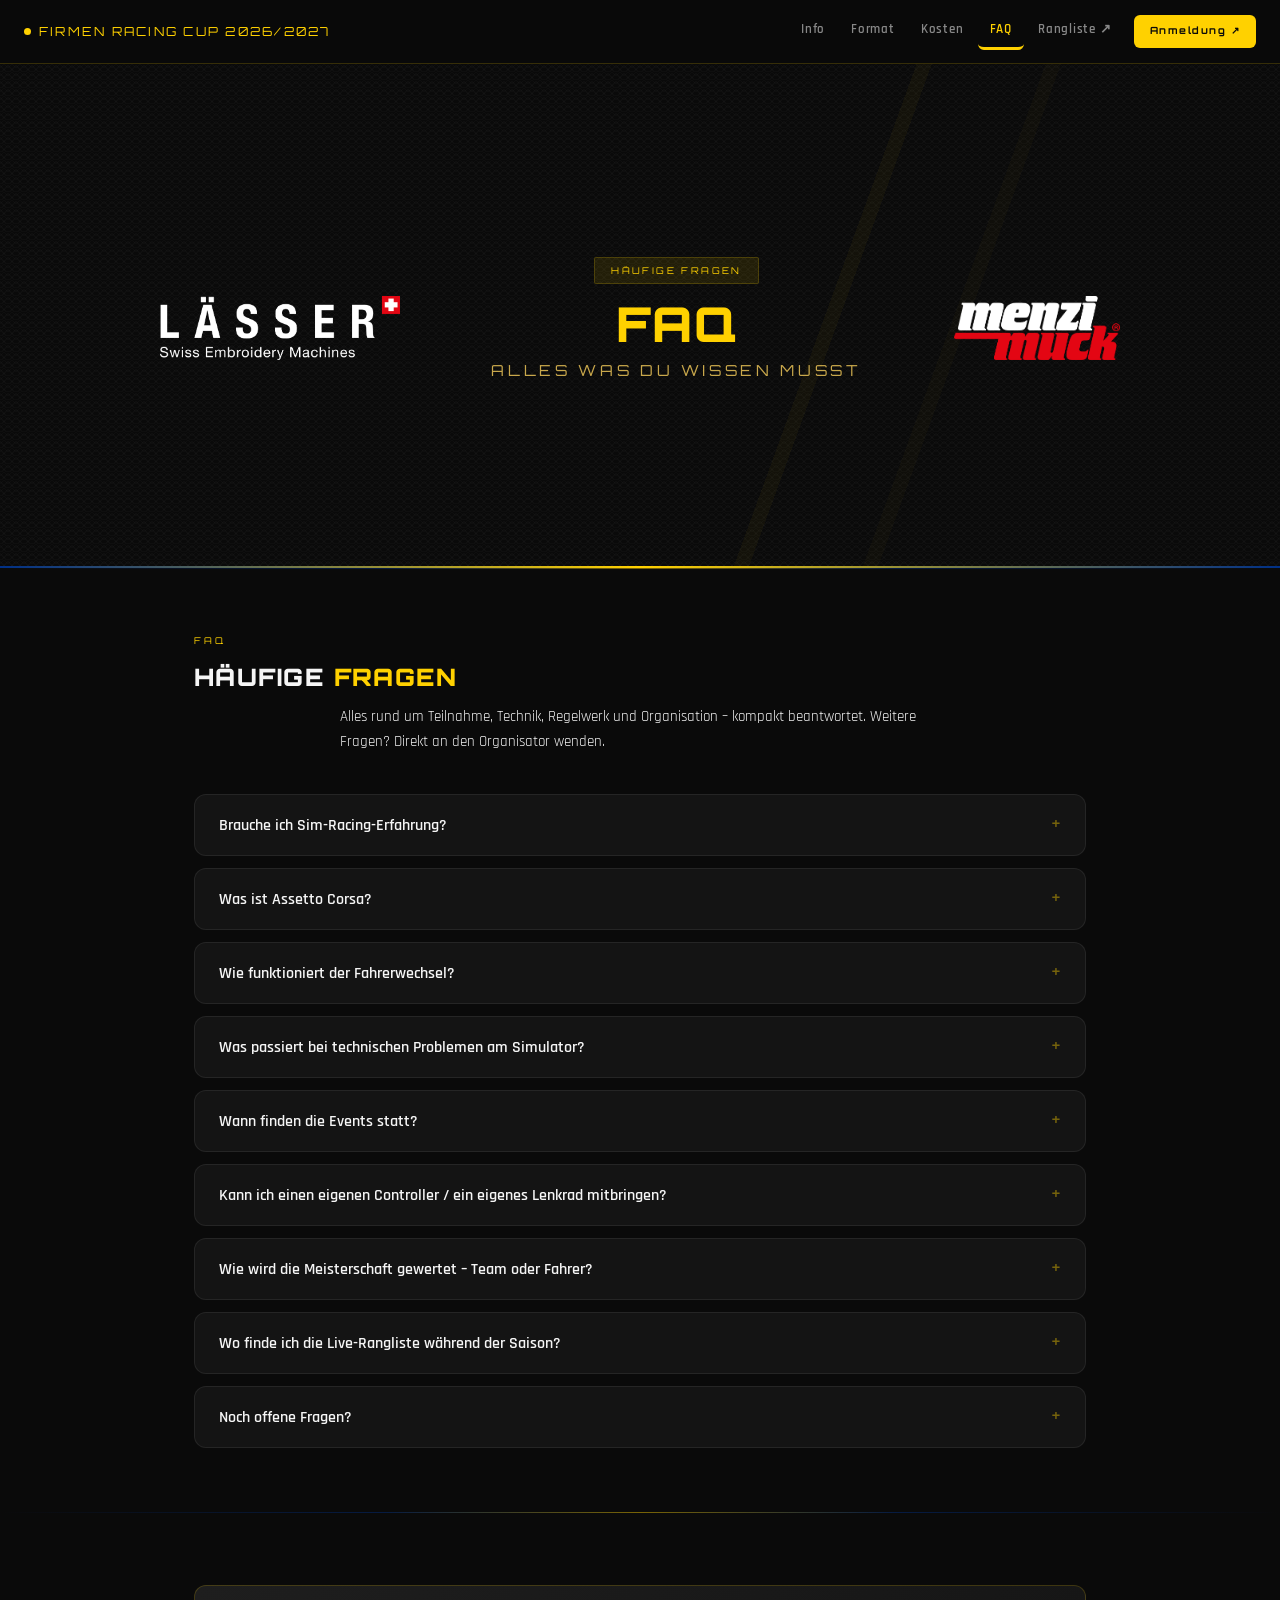
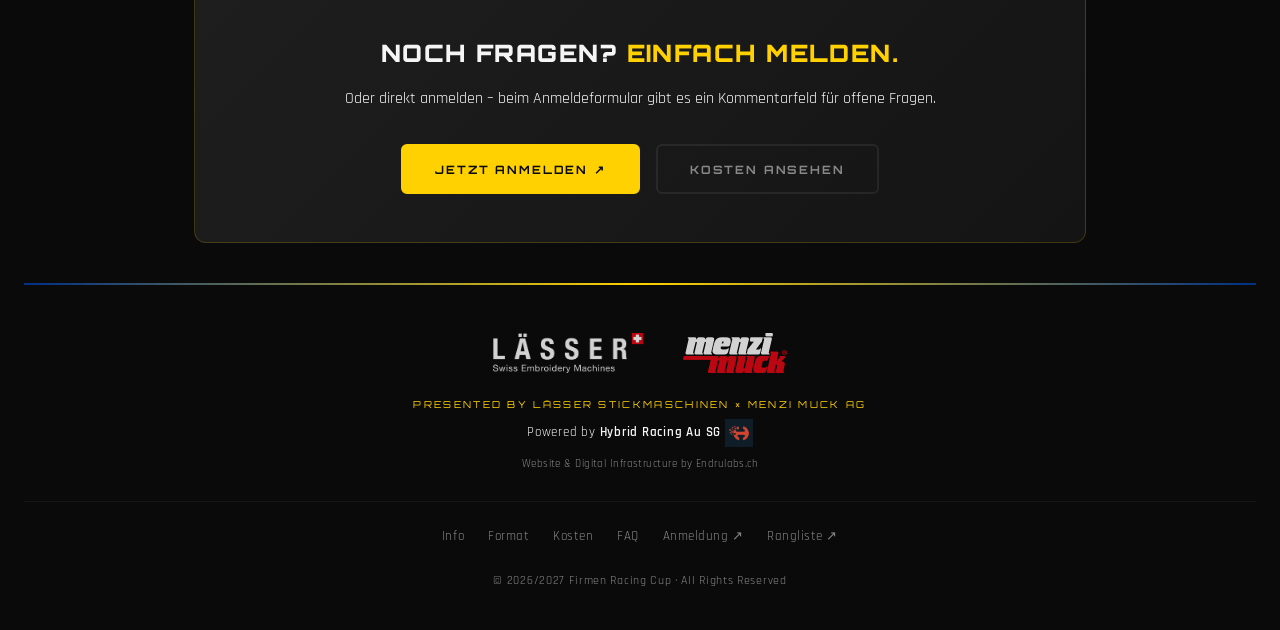
==== commit af352d2a: "Feature: Hybrid Racing Logo + Link integriert Co-Authored-By: Claude Opus 4.8 <noreply@anthropic.com" ====
--- a/faq.html
+++ b/faq.html
@@ -6,6 +6,8 @@
   <title>FAQ – Firmen Racing Cup 2026/2027</title>
   <meta name="description" content="Häufige Fragen zum Firmen Racing Cup 2026/2027: Sim-Racing-Erfahrung, Assetto Corsa, Fahrerwechsel, technische Probleme und mehr.">
   <link rel="icon" type="image/svg+xml" href="data:image/svg+xml,<svg xmlns='http://www.w3.org/2000/svg' viewBox='0 0 32 32'><rect width='32' height='32' fill='%230A0A0A'/><rect x='6' y='3' width='5' height='5' fill='%23F5F5F5'/><rect x='16' y='3' width='5' height='5' fill='%23F5F5F5'/><rect x='11' y='8' width='5' height='5' fill='%23F5F5F5'/><rect x='21' y='8' width='5' height='5' fill='%23F5F5F5'/><rect x='6' y='13' width='5' height='5' fill='%23F5F5F5'/><rect x='16' y='13' width='5' height='5' fill='%23F5F5F5'/><rect x='11' y='18' width='5' height='5' fill='%23F5F5F5'/><rect x='21' y='18' width='5' height='5' fill='%23F5F5F5'/><rect x='0' y='29' width='32' height='3' fill='%23FFD100'/></svg>">
+  <link rel="preconnect" href="https://fonts.googleapis.com">
+  <link rel="preconnect" href="https://fonts.gstatic.com" crossorigin>
   <link rel="stylesheet" href="css/style.css">
 </head>
 <body>
@@ -24,8 +26,8 @@
       <a href="format.html">Format</a>
       <a href="kosten.html">Kosten</a>
       <a href="faq.html" class="aktiv">FAQ</a>
-      <a href="https://endruofc.github.io/firmen-racing-cup-2026/standings.html">Rangliste ↗</a>
-      <a href="https://endruofc.github.io/Racing-Event-Sing-In/" class="nav-cta">Anmeldung ↗</a>
+      <a href="https://endruofc.github.io/firmen-racing-cup-2026/standings.html" target="_blank" rel="noopener">Rangliste ↗</a>
+      <a href="https://endruofc.github.io/Racing-Event-Sing-In/" target="_blank" rel="noopener" class="nav-cta">Anmeldung ↗</a>
     </div>
   </nav>
 
@@ -211,7 +213,7 @@
               nach jedem Event aktualisiert. Der Link wird rechtzeitig vor dem Season Opener
               kommuniziert.
               <br><br>
-              <a href="https://endruofc.github.io/firmen-racing-cup-2026/standings.html">→ Zur Rangliste (verfügbar ab Season Opener)</a>
+              <a href="https://endruofc.github.io/firmen-racing-cup-2026/standings.html" target="_blank" rel="noopener">→ Zur Rangliste (verfügbar ab Season Opener)</a>
             </div>
           </div>
         </div>
@@ -227,7 +229,7 @@
               Diese FAQ wird laufend erweitert. Bei konkreten Anliegen direkt an den
               <strong>Organisator wenden</strong> — die Kontaktdaten findest du im Anmeldeportal.
               <br><br>
-              <a href="https://endruofc.github.io/Racing-Event-Sing-In/">→ Zum Anmeldeportal</a>
+              <a href="https://endruofc.github.io/Racing-Event-Sing-In/" target="_blank" rel="noopener">→ Zum Anmeldeportal</a>
             </div>
           </div>
         </div>
@@ -248,7 +250,7 @@
           für offene Fragen.
         </p>
         <div class="cta-row">
-          <a href="https://endruofc.github.io/Racing-Event-Sing-In/" class="btn btn-primary">Jetzt anmelden ↗</a>
+          <a href="https://endruofc.github.io/Racing-Event-Sing-In/" target="_blank" rel="noopener" class="btn btn-primary">Jetzt anmelden ↗</a>
           <a href="kosten.html" class="btn btn-outline">Kosten ansehen</a>
         </div>
       </div>
@@ -258,19 +260,19 @@
   <!-- Footer -->
   <footer>
     <div class="footer-logos">
-      <a href="https://laesser.ch/" target="_blank" rel="noopener" title="Lässer Stickmaschinen AG"><img src="logos/LAESSER-Logo_CMYK.png" alt="Lässer" class="footer-logo"></a>
-      <a href="https://menzimuck.com/" target="_blank" rel="noopener" title="Menzi Muck AG"><img src="logos/menzimuck.png" alt="Menzi Muck" class="footer-logo"></a>
+      <a href="https://laesser.ch/" target="_blank" rel="noopener" title="Lässer Stickmaschinen AG"><img src="logos/LAESSER-Logo_CMYK.png" alt="Lässer" class="footer-logo" loading="lazy"></a>
+      <a href="https://menzimuck.com/" target="_blank" rel="noopener" title="Menzi Muck AG"><img src="logos/menzimuck.png" alt="Menzi Muck" class="footer-logo" loading="lazy"></a>
     </div>
     <div class="footer-title">Presented by Lässer Stickmaschinen &times; Menzi Muck AG</div>
-    <div class="footer-powered">Powered by <strong>Hybrid Racing Au SG</strong></div>
+    <div class="footer-powered">Powered by <strong>Hybrid Racing Au SG</strong> <a href="https://hybracing.ch/" target="_blank" rel="noopener" title="Hybrid Racing Au SG"><img src="logos/hybracing.png" alt="Hybrid Racing Au SG" class="logo-hybracing" loading="lazy"></a></div>
     <div class="footer-credits">Website &amp; Digital Infrastructure by <a href="https://endrulabs.ch" target="_blank" rel="noopener">Endrulabs.ch</a></div>
     <div class="footer-links">
       <a href="index.html">Info</a>
       <a href="format.html">Format</a>
       <a href="kosten.html">Kosten</a>
       <a href="faq.html">FAQ</a>
-      <a href="https://endruofc.github.io/Racing-Event-Sing-In/">Anmeldung ↗</a>
-      <a href="https://endruofc.github.io/firmen-racing-cup-2026/standings.html">Rangliste ↗</a>
+      <a href="https://endruofc.github.io/Racing-Event-Sing-In/" target="_blank" rel="noopener">Anmeldung ↗</a>
+      <a href="https://endruofc.github.io/firmen-racing-cup-2026/standings.html" target="_blank" rel="noopener">Rangliste ↗</a>
     </div>
     <div class="footer-copy">© 2026/2027 Firmen Racing Cup · All Rights Reserved</div>
   </footer>
--- a/css/style.css
+++ b/css/style.css
@@ -1105,6 +1105,16 @@
 }
 .footer-powered strong { color: var(--color-text); font-weight: 600; }
 
+.logo-hybracing {
+  height: 28px;
+  width: auto;
+  object-fit: contain;
+  vertical-align: middle;
+  opacity: 0.85;
+  transition: opacity 0.3s ease;
+}
+.logo-hybracing:hover { opacity: 1; }
+
 .footer-credits {
   font-size: .7rem;
   color: #888888;
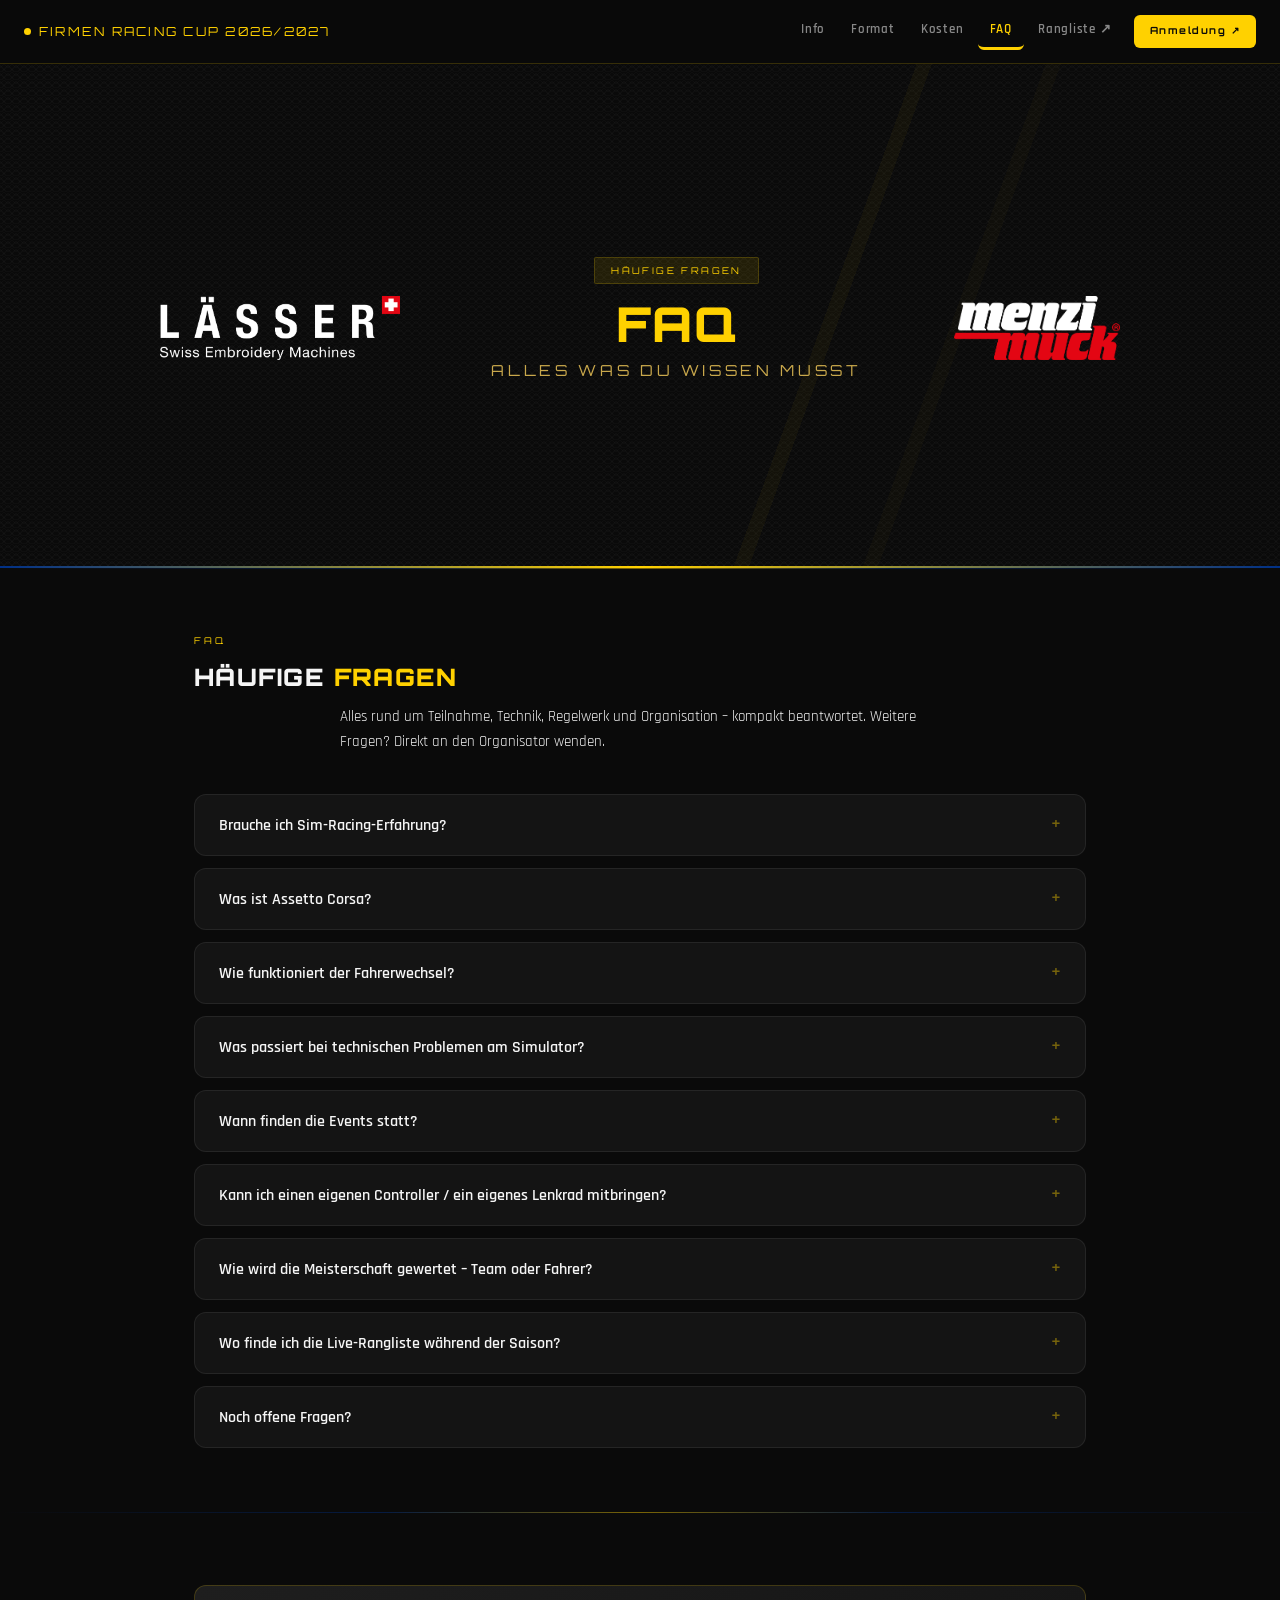
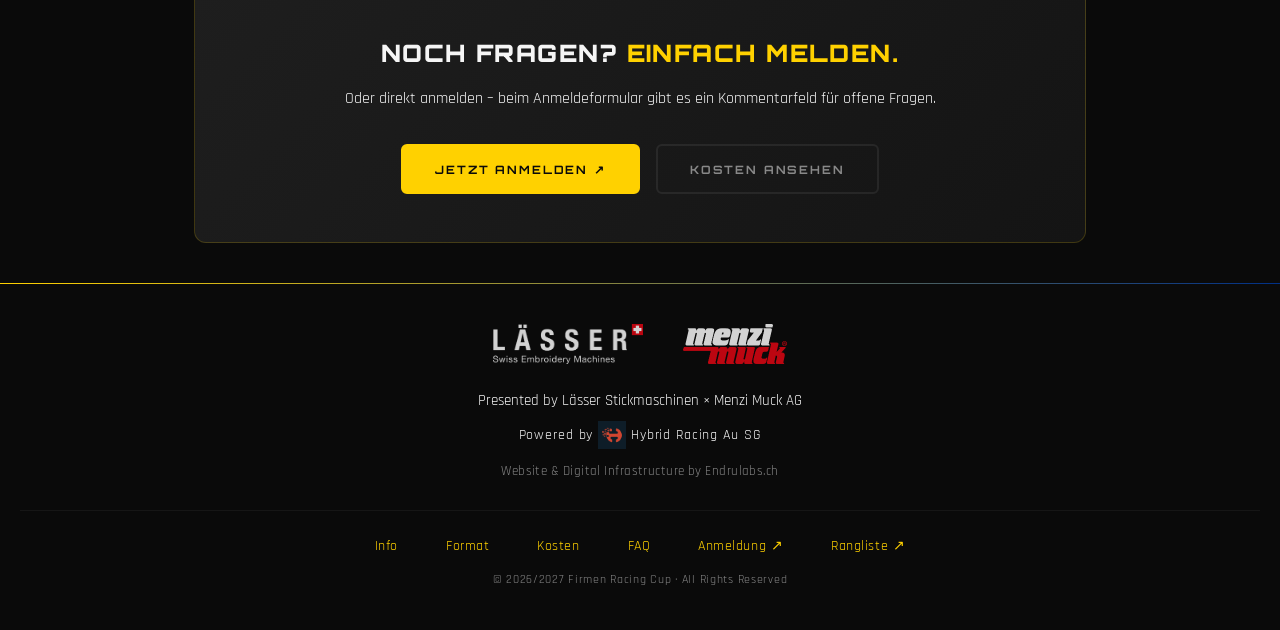
==== commit bc76af7a: "Feature: og:image + Footer vereinheitlicht (5 Zonen) + totes CSS .company-wordmark entfernt Co-Autho" ====
--- a/faq.html
+++ b/faq.html
@@ -263,9 +263,9 @@
       <a href="https://laesser.ch/" target="_blank" rel="noopener" title="Lässer Stickmaschinen AG"><img src="logos/LAESSER-Logo_CMYK.png" alt="Lässer" class="footer-logo" loading="lazy"></a>
       <a href="https://menzimuck.com/" target="_blank" rel="noopener" title="Menzi Muck AG"><img src="logos/menzimuck.png" alt="Menzi Muck" class="footer-logo" loading="lazy"></a>
     </div>
-    <div class="footer-title">Presented by Lässer Stickmaschinen &times; Menzi Muck AG</div>
-    <div class="footer-powered">Powered by <strong>Hybrid Racing Au SG</strong> <a href="https://hybracing.ch/" target="_blank" rel="noopener" title="Hybrid Racing Au SG"><img src="logos/hybracing.png" alt="Hybrid Racing Au SG" class="logo-hybracing" loading="lazy"></a></div>
-    <div class="footer-credits">Website &amp; Digital Infrastructure by <a href="https://endrulabs.ch" target="_blank" rel="noopener">Endrulabs.ch</a></div>
+    <div class="footer-presented">Presented by Lässer Stickmaschinen &times; Menzi Muck AG</div>
+    <div class="footer-powered">Powered by <a href="https://hybracing.ch/" target="_blank" rel="noopener" title="Hybrid Racing Au SG"><img src="logos/hybracing.png" alt="Hybrid Racing Au SG" class="logo-hybracing" loading="lazy"></a> Hybrid Racing Au SG</div>
+    <div class="footer-credits"><a href="https://endrulabs.ch" target="_blank" rel="noopener">Website &amp; Digital Infrastructure by Endrulabs.ch</a></div>
     <div class="footer-links">
       <a href="index.html">Info</a>
       <a href="format.html">Format</a>
--- a/css/style.css
+++ b/css/style.css
@@ -1328,22 +1328,6 @@
   margin: 0 auto;
 }
 
-/* Wordmark-Alternative für Partner ohne Logo-Asset */
-.company-wordmark {
-  font-family: var(--font-display);
-  font-size: .72rem;
-  font-weight: 700;
-  color: var(--color-text);
-  letter-spacing: .18em;
-  text-transform: uppercase;
-  padding: .55rem 1.1rem;
-  border: 1px solid var(--color-secondary);
-  border-radius: var(--radius);
-  background: var(--color-secondary);
-  line-height: 1.3;
-  text-align: center;
-}
-
 .company-role {
   font-family: var(--font-display);
   font-size: .56rem;
@@ -1683,3 +1667,21 @@
   line-height: 2;
 }
 .includes-list--muted { opacity: .7; }
+
+
+/* ── Footer vereinheitlicht (Stand 2026-07-02) ── */
+footer {
+  text-align: center;
+  padding: 40px 20px;
+  border-top: 1px solid;
+  border-image: linear-gradient(to right, #FFD100, #003087) 1;
+}
+footer::before { content: none; }
+.footer-presented { color: var(--color-text); font-size: 0.95rem; margin-bottom: 8px; }
+.footer-powered  { color: var(--color-text); font-size: 0.9rem;  margin-bottom: 12px; }
+.footer-links    { margin-bottom: 12px; }
+.footer-links a  { color: var(--color-primary); margin: 0 12px; font-size: 0.85rem; text-decoration: none; }
+.footer-links a:hover { color: var(--color-secondary); }
+.footer-credits a { color: var(--color-text-muted); font-size: 0.8rem; text-decoration: none; }
+.footer-credits a:hover { color: var(--color-primary); }
+.footer-copy { color: var(--color-text-muted); font-size: 0.75rem; margin-top: 8px; }
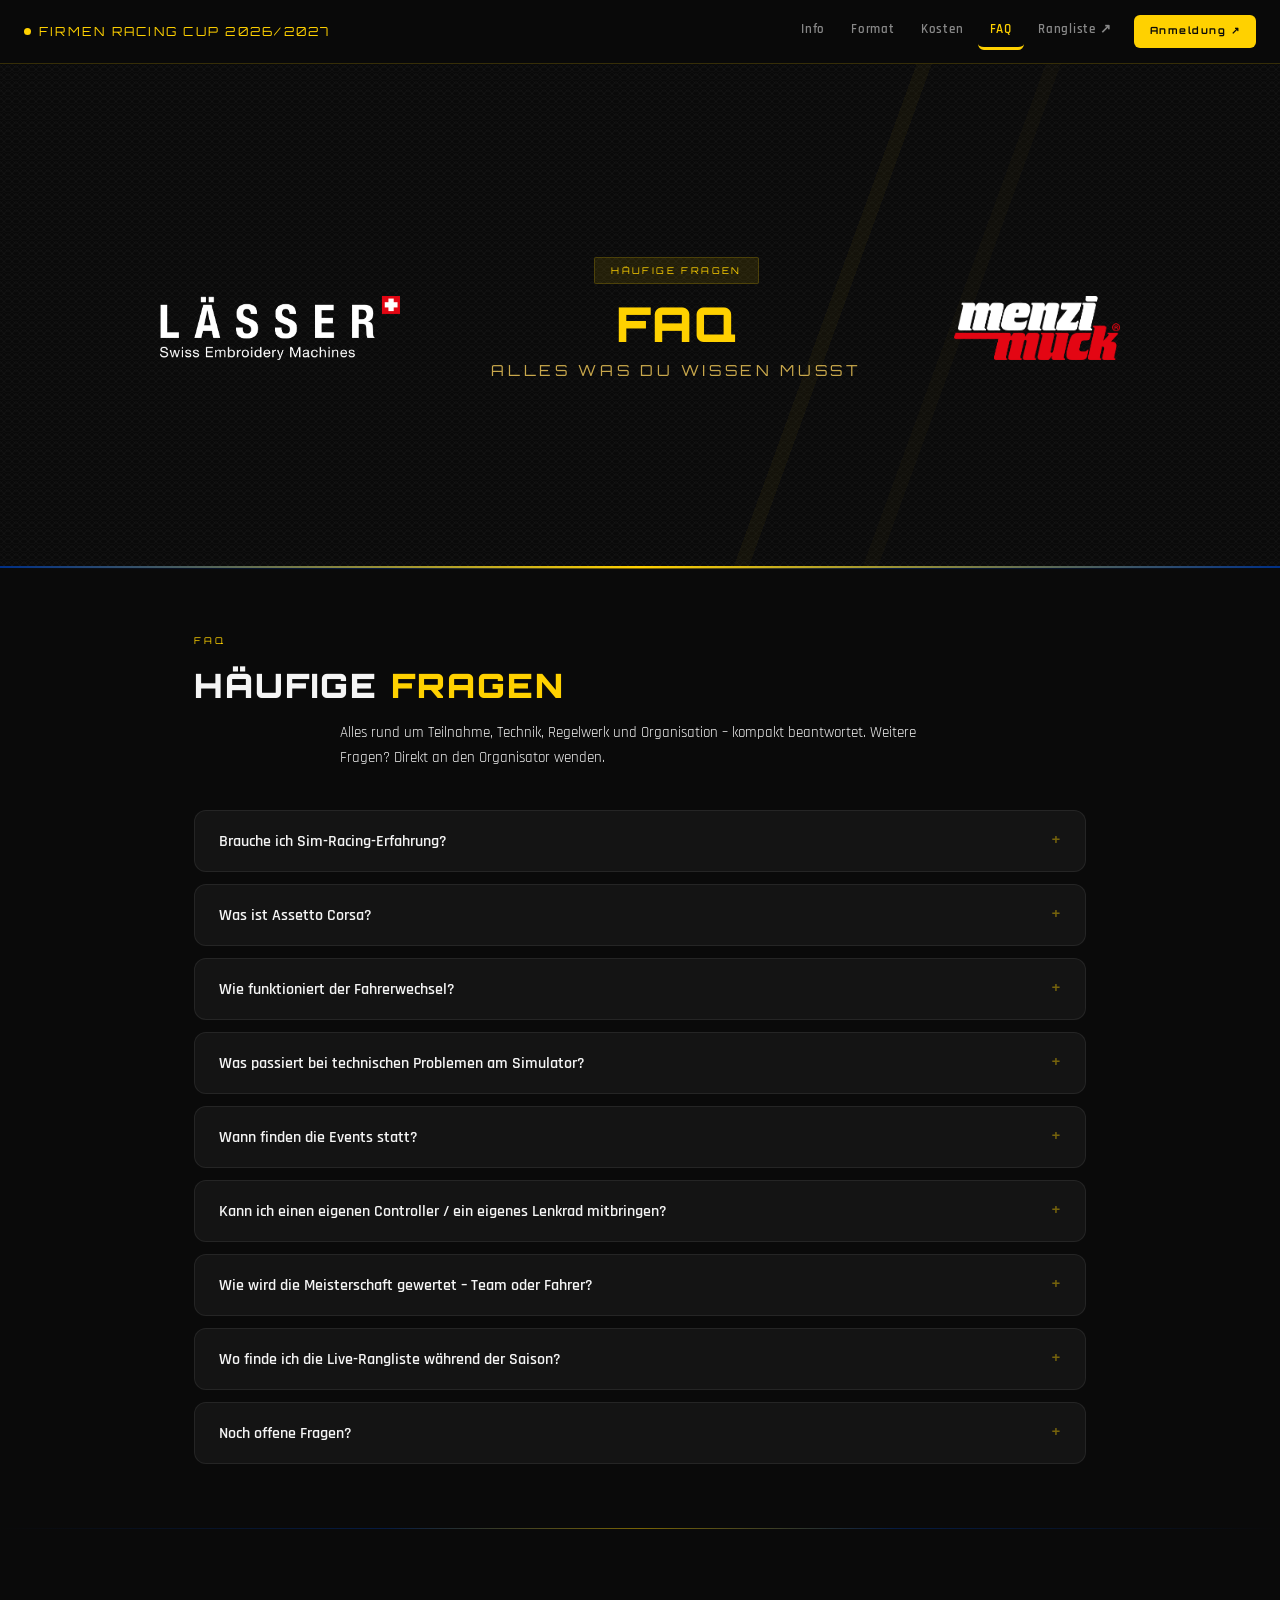
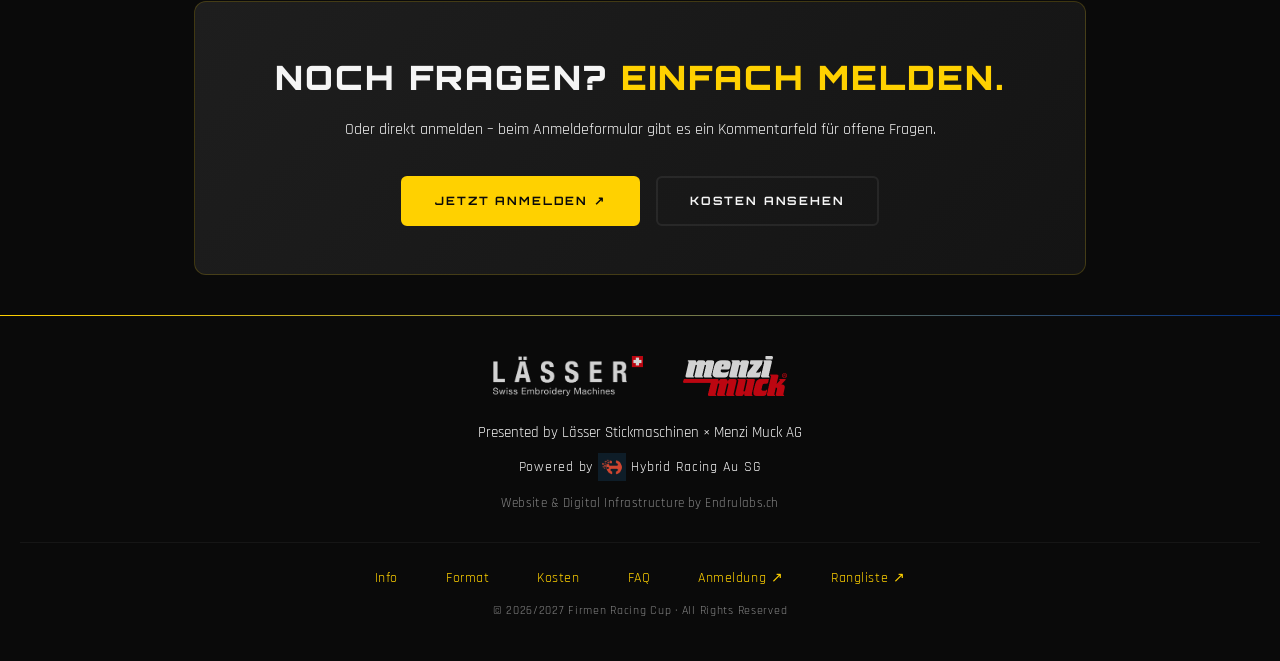
==== commit 39af5478: "Fix: Favicon Unterseiten vereinheitlicht (R-SVG) + Section-H2 grösser + Outline-Button Ruhezustand w" ====
--- a/faq.html
+++ b/faq.html
@@ -5,7 +5,7 @@
   <meta name="viewport" content="width=device-width, initial-scale=1.0">
   <title>FAQ – Firmen Racing Cup 2026/2027</title>
   <meta name="description" content="Häufige Fragen zum Firmen Racing Cup 2026/2027: Sim-Racing-Erfahrung, Assetto Corsa, Fahrerwechsel, technische Probleme und mehr.">
-  <link rel="icon" type="image/svg+xml" href="data:image/svg+xml,<svg xmlns='http://www.w3.org/2000/svg' viewBox='0 0 32 32'><rect width='32' height='32' fill='%230A0A0A'/><rect x='6' y='3' width='5' height='5' fill='%23F5F5F5'/><rect x='16' y='3' width='5' height='5' fill='%23F5F5F5'/><rect x='11' y='8' width='5' height='5' fill='%23F5F5F5'/><rect x='21' y='8' width='5' height='5' fill='%23F5F5F5'/><rect x='6' y='13' width='5' height='5' fill='%23F5F5F5'/><rect x='16' y='13' width='5' height='5' fill='%23F5F5F5'/><rect x='11' y='18' width='5' height='5' fill='%23F5F5F5'/><rect x='21' y='18' width='5' height='5' fill='%23F5F5F5'/><rect x='0' y='29' width='32' height='3' fill='%23FFD100'/></svg>">
+  <link rel="icon" type="image/svg+xml" href="data:image/svg+xml,<svg xmlns='http://www.w3.org/2000/svg' viewBox='0 0 32 32'><rect width='32' height='32' fill='%230A0A0A'/><text x='16' y='23' font-size='20' font-family='Arial, sans-serif' font-weight='900' fill='%23FFD100' text-anchor='middle'>R</text><rect x='0' y='29' width='32' height='3' fill='%23FFD100'/></svg>">
   <link rel="preconnect" href="https://fonts.googleapis.com">
   <link rel="preconnect" href="https://fonts.gstatic.com" crossorigin>
   <link rel="stylesheet" href="css/style.css">
--- a/css/style.css
+++ b/css/style.css
@@ -378,7 +378,7 @@
 /* ── Section-Titel ─────────────────────────────────────────── */
 .section-heading {
   font-family: var(--font-display);
-  font-size: clamp(1rem, 2.5vw, 1.5rem);
+  font-size: clamp(1.4rem, 3vw, 2.1rem);
   font-weight: 900;
   text-transform: uppercase;
   letter-spacing: .06em;
@@ -581,7 +581,7 @@
 .btn-outline {
   background: transparent;
   border-color: var(--color-border-subtle);
-  color: var(--color-text-muted);
+  color: var(--color-text);
 }
 .btn-outline:hover {
   border-color: var(--color-primary);
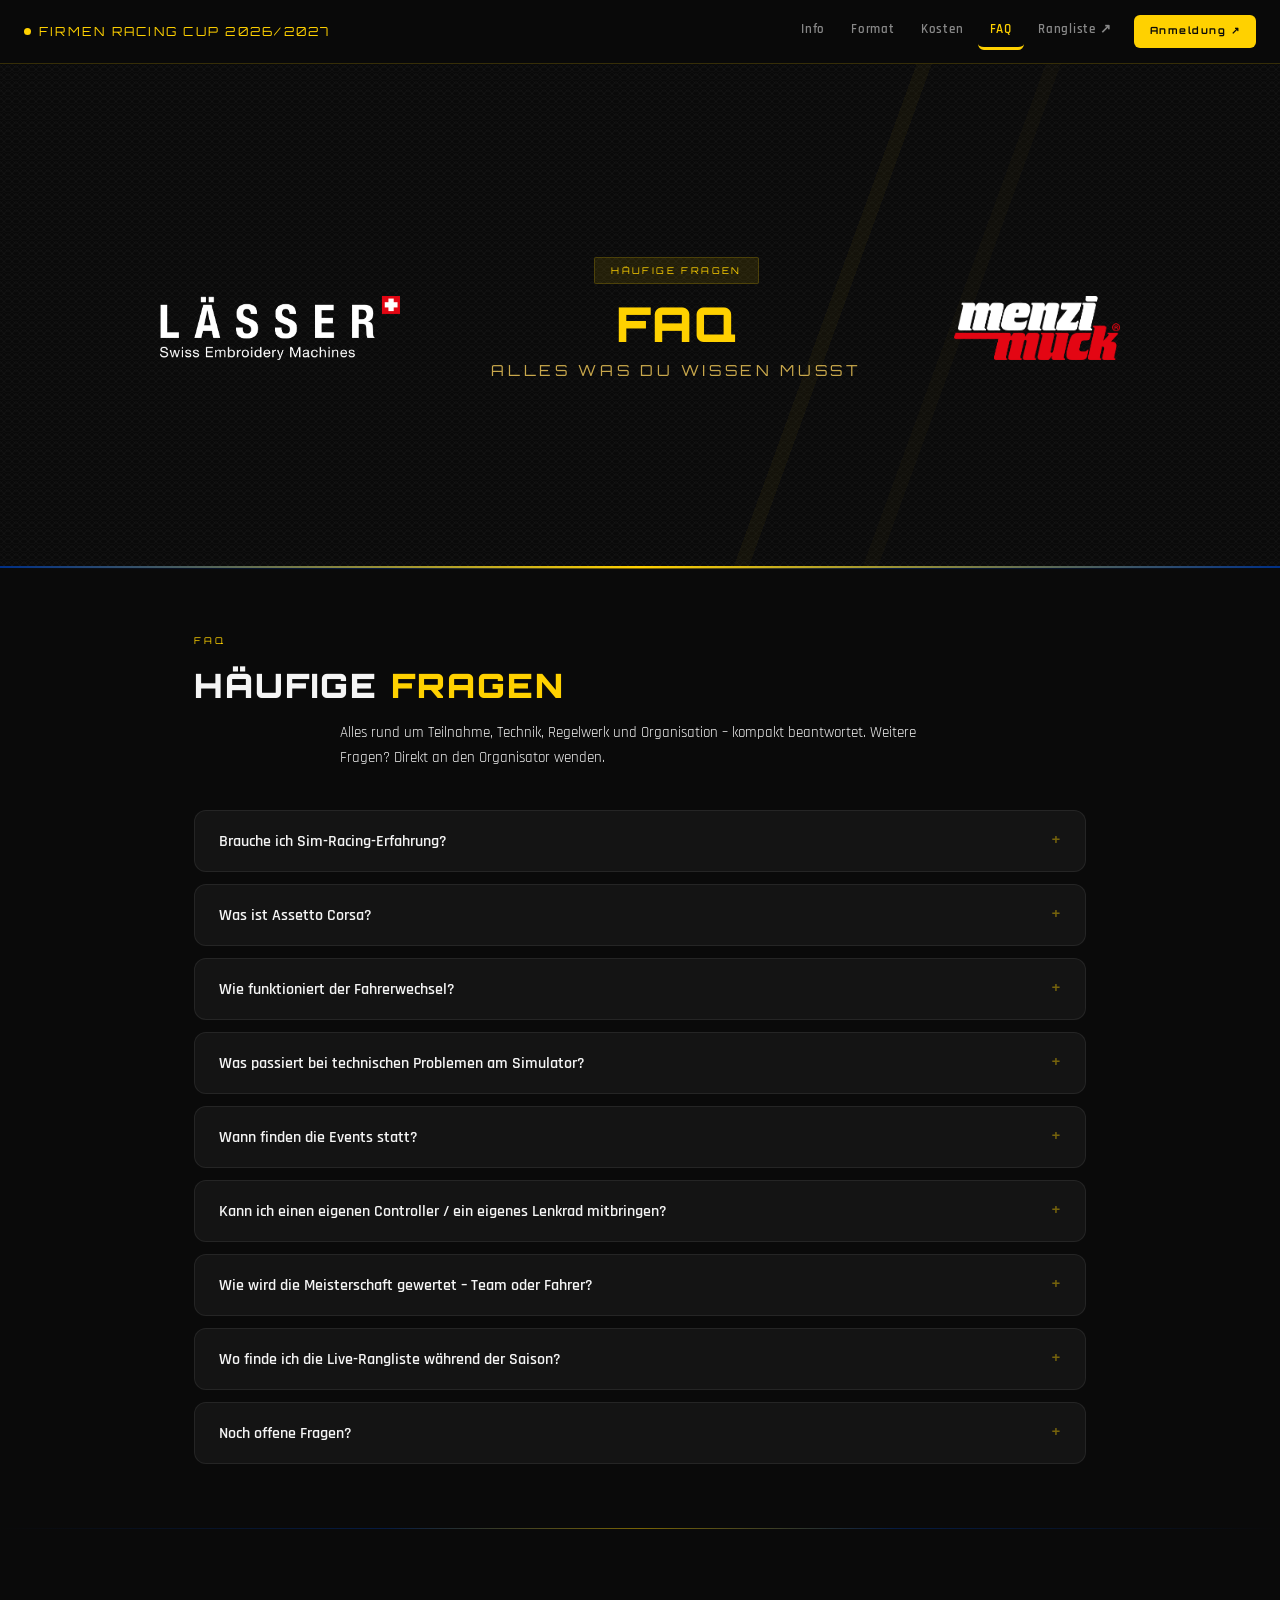
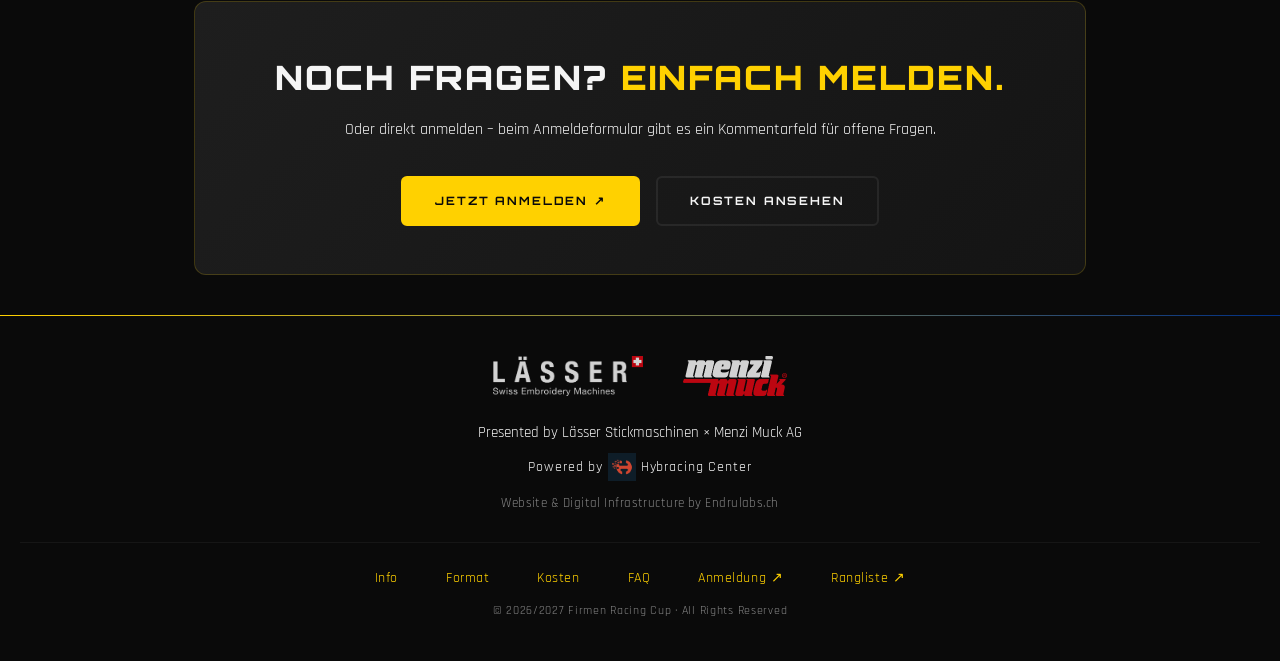
==== commit 1b2defe7: "Fix: Veranstaltungsort "Hybrid Racing Au SG" → "Hybracing Center" auf allen Seiten Korrekter Name de" ====
--- a/faq.html
+++ b/faq.html
@@ -74,7 +74,7 @@
               <strong>Nein – Anfänger sind ausdrücklich willkommen!</strong> Der Firmen Racing Cup
               ist ein Firmen-Event mit Spasscharakter. Erfahrene Sim-Racer und komplette Einsteiger
               nehmen gleichermassen teil. Das Einheitsfahrzeug und die professionelle Einführung
-              durch Hybrid Racing sorgen dafür, dass alle eine faire Chance haben.
+              durch das Hybracing Center sorgen dafür, dass alle eine faire Chance haben.
               <br><br>
               Empfohlen wird, vor dem Event etwas Zeit mit Assetto Corsa zu verbringen –
               aber das ist kein Muss.
@@ -96,7 +96,7 @@
               <br><br>
               Die Simulation bildet Reifenphysik, Aerodynamik, Fahrwerksverhalten und
               Streckenbedingungen mit hoher Präzision nach. Beim Firmen Racing Cup wird Assetto Corsa
-              auf den professionellen Simulatoren von <strong>Hybrid Racing</strong> gespielt –
+              auf den professionellen Simulatoren des <strong>Hybracing Center</strong> gespielt –
               inklusive Lenkrad, Pedalerie und optionaler Bewegungsplattform.
             </div>
           </div>
@@ -129,7 +129,7 @@
           </button>
           <div class="faq-antwort">
             <div class="faq-antwort-inner">
-              <strong>Hybrid Racing stellt technischen Support vor Ort</strong> während aller Events bereit.
+              <strong>Das Hybracing Center stellt technischen Support vor Ort</strong> während aller Events bereit.
               Bei Problemen während des Qualifyings oder Rennens gelten folgende Regeln:
               <br><br>
               • <strong>Qualifying:</strong> Bei dokumentiertem Systemabsturz wird die beste Rundenzeit
@@ -152,8 +152,9 @@
           </button>
           <div class="faq-antwort">
             <div class="faq-antwort-inner">
-              Die Termine der Saison 2026/2027 stehen fest. Alle Events finden
-              bei <strong>Hybrid Racing Au SG</strong> statt, jeweils ab 19:00 Uhr:
+              Die Termine der Saison 2026/2027 stehen fest. Alle Events finden im
+              <strong>Hybracing Center</strong> statt (Hybracing Center GmbH, Nollenhornstrasse 7,
+              CH-9434 Au SG), jeweils ab 19:00 Uhr:
               <ul style="margin:.75rem 0 0 1.25rem;line-height:2;">
                 <li><strong>Event 01 — Season Opener:</strong> Do. 10. September 2026 · Spielberg South Course</li>
                 <li><strong>Event 02 — Round 2:</strong> Do. 15. Oktober 2026 · Hockenheim / Brands Hatch</li>
@@ -172,7 +173,7 @@
           </button>
           <div class="faq-antwort">
             <div class="faq-antwort-inner">
-              Grundsätzlich <strong>ja, nach vorheriger Absprache</strong>. Hybrid Racing stellt
+              Grundsätzlich <strong>ja, nach vorheriger Absprache</strong>. Das Hybracing Center stellt
               identisch konfigurierte Lenkräder und Pedaleriesätze für alle Teams bereit.
               Eigene Hardware ist erlaubt, sofern sie kompatibel ist und keine
               unfairen Vorteile gegenüber der Standardausrüstung bietet.
@@ -264,7 +265,7 @@
       <a href="https://menzimuck.com/" target="_blank" rel="noopener" title="Menzi Muck AG"><img src="logos/menzimuck.png" alt="Menzi Muck" class="footer-logo" loading="lazy"></a>
     </div>
     <div class="footer-presented">Presented by Lässer Stickmaschinen &times; Menzi Muck AG</div>
-    <div class="footer-powered">Powered by <a href="https://hybracing.ch/" target="_blank" rel="noopener" title="Hybrid Racing Au SG"><img src="logos/hybracing.png" alt="Hybrid Racing Au SG" class="logo-hybracing" loading="lazy"></a> Hybrid Racing Au SG</div>
+    <div class="footer-powered">Powered by <a href="https://hybracing.ch/" target="_blank" rel="noopener" title="Hybracing Center GmbH, Nollenhornstrasse 7, CH-9434 Au SG"><img src="logos/hybracing.png" alt="Hybracing Center" class="logo-hybracing" loading="lazy"></a> Hybracing Center</div>
     <div class="footer-credits"><a href="https://endrulabs.ch" target="_blank" rel="noopener">Website &amp; Digital Infrastructure by Endrulabs.ch</a></div>
     <div class="footer-links">
       <a href="index.html">Info</a>
--- a/css/style.css
+++ b/css/style.css
@@ -1,7 +1,7 @@
 /* ═══════════════════════════════════════════════════════════════
    Firmen Racing Cup 2026 — Corporate Motorsport Design System
    Porsche Motorsport · WEC · Mercedes AMG Petronas
-   Lässer Stickmaschinen AG × Menzi Muck AG × Hybrid Racing Au SG
+   Lässer Stickmaschinen AG × Menzi Muck AG × Hybracing Center
 ═══════════════════════════════════════════════════════════════ */
 
 @import url('https://fonts.googleapis.com/css2?family=Orbitron:wght@400;700;900&family=Rajdhani:wght@300;400;500;600;700&display=swap');
@@ -1153,10 +1153,10 @@
   overflow: hidden;
 }
 
-/* Extra Abstand für Parallax-Bewegung */
+/* Extra Abstand für Parallax-Bewegung (klein gehalten → kein Bild-Zoom) */
 .hero-bg {
   position: absolute;
-  inset: -20%;
+  inset: -4%;
   background-size: cover;
   background-position: center center;
   will-change: transform;
@@ -1685,3 +1685,70 @@
 .footer-credits a { color: var(--color-text-muted); font-size: 0.8rem; text-decoration: none; }
 .footer-credits a:hover { color: var(--color-primary); }
 .footer-copy { color: var(--color-text-muted); font-size: 0.75rem; margin-top: 8px; }
+
+/* ══════════════════════════════════════════════════════════════
+   MOBILE OPTIMIERUNG — additiv via @media, Desktop (>768px) unverändert
+══════════════════════════════════════════════════════════════ */
+@media (max-width: 768px) {
+
+  /* Touch-Targets ≥ 44×44px */
+  .btn,
+  .btn-secondary {
+    min-height: 44px;
+    padding: .65rem 1.5rem;
+    display: inline-flex;
+    align-items: center;
+    justify-content: center;
+  }
+
+  .nav-toggle {
+    min-width: 44px;
+    min-height: 44px;
+    justify-content: center;
+    align-items: center;
+  }
+
+  .footer-links a {
+    padding: .5rem .3rem;
+    display: inline-flex;
+    align-items: center;
+    min-height: 44px;
+  }
+
+  /* Bilder: kein horizontaler Overflow */
+  img {
+    max-width: 100%;
+    height: auto;
+  }
+
+  /* Tabellen: horizontaler Scroll mit gelbem Scroll-Hint rechts */
+  .total-card {
+    overflow-x: auto;
+    -webkit-overflow-scrolling: touch;
+    border-right: 3px solid rgba(255, 209, 0, .35);
+  }
+  .total-table {
+    min-width: 420px;
+  }
+}
+
+@media (max-width: 360px) {
+  .container,
+  .container-wide {
+    padding: 0 .85rem;
+  }
+
+  .countdown-strip {
+    padding: .75rem .85rem;
+    gap: .75rem;
+  }
+
+  .hero-ctas .btn {
+    width: 100%;
+  }
+
+  .footer-logos {
+    gap: 1.5rem;
+    flex-wrap: wrap;
+  }
+}
